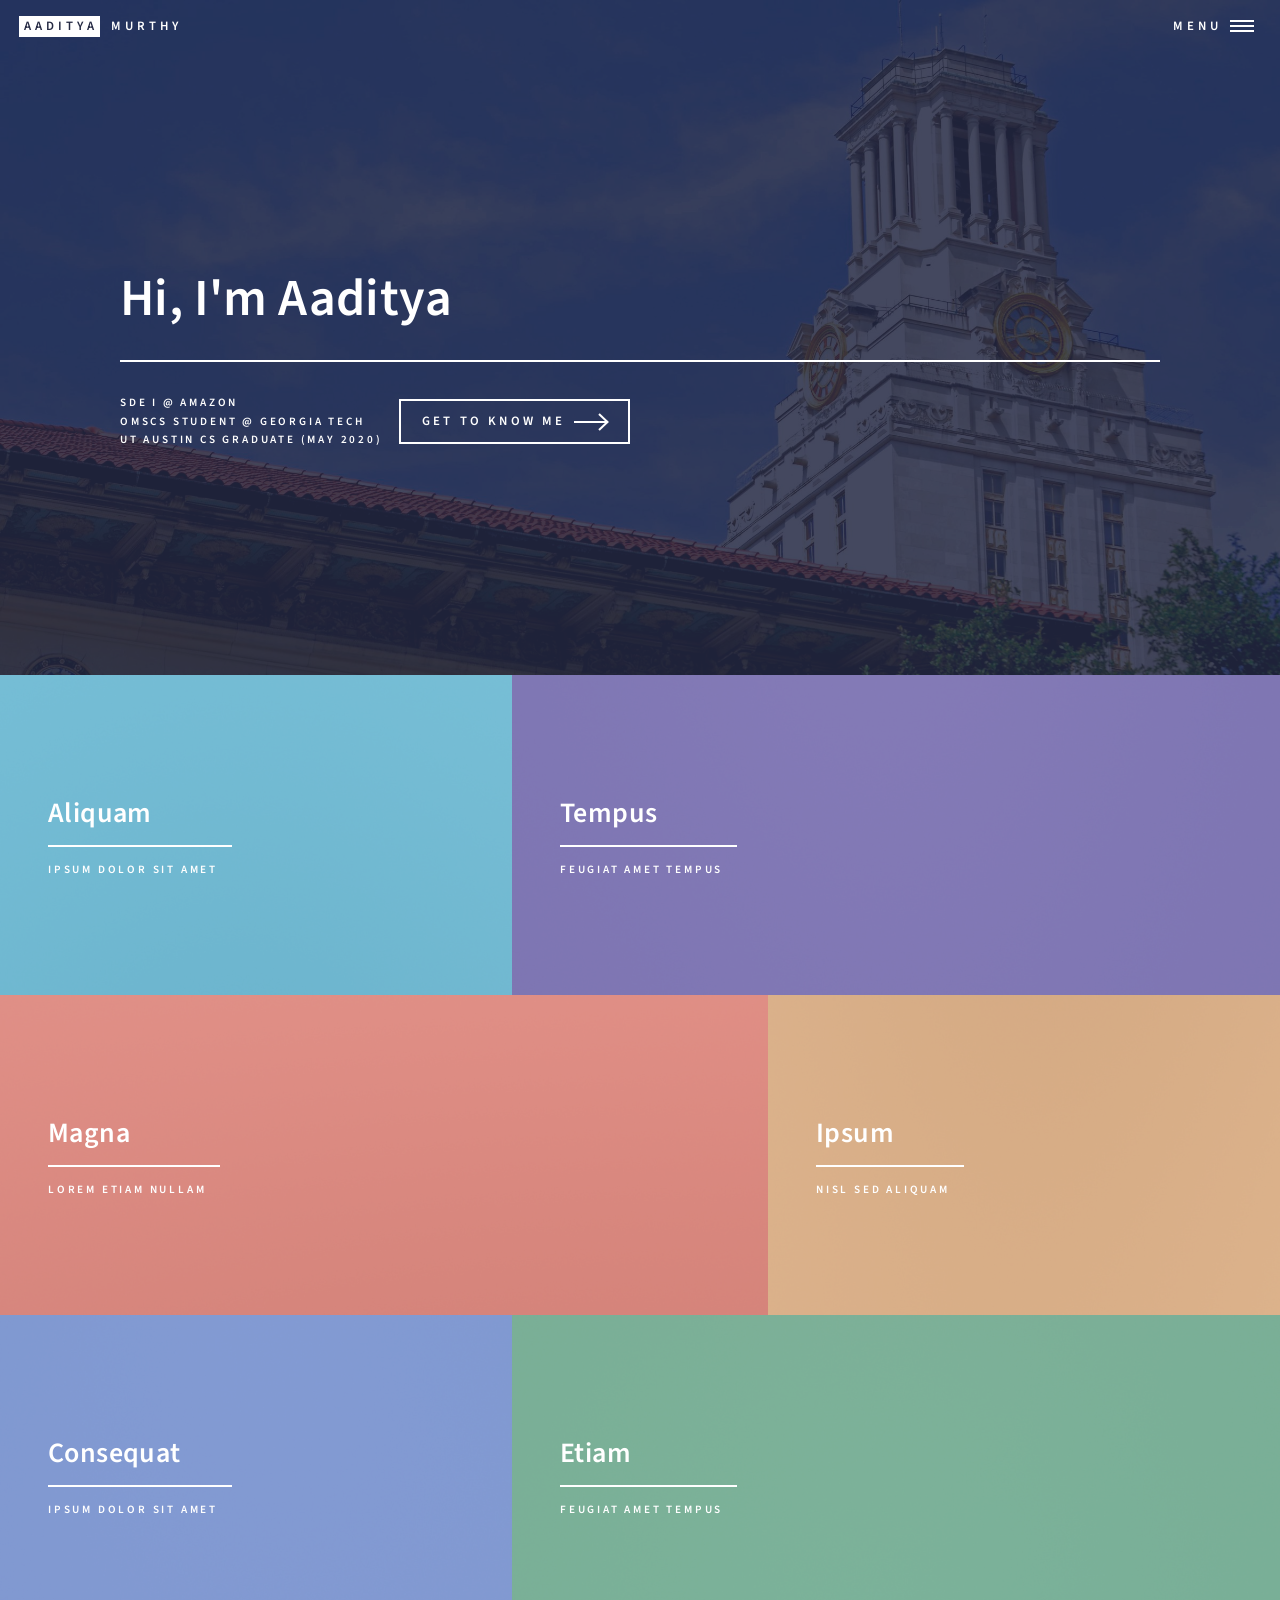
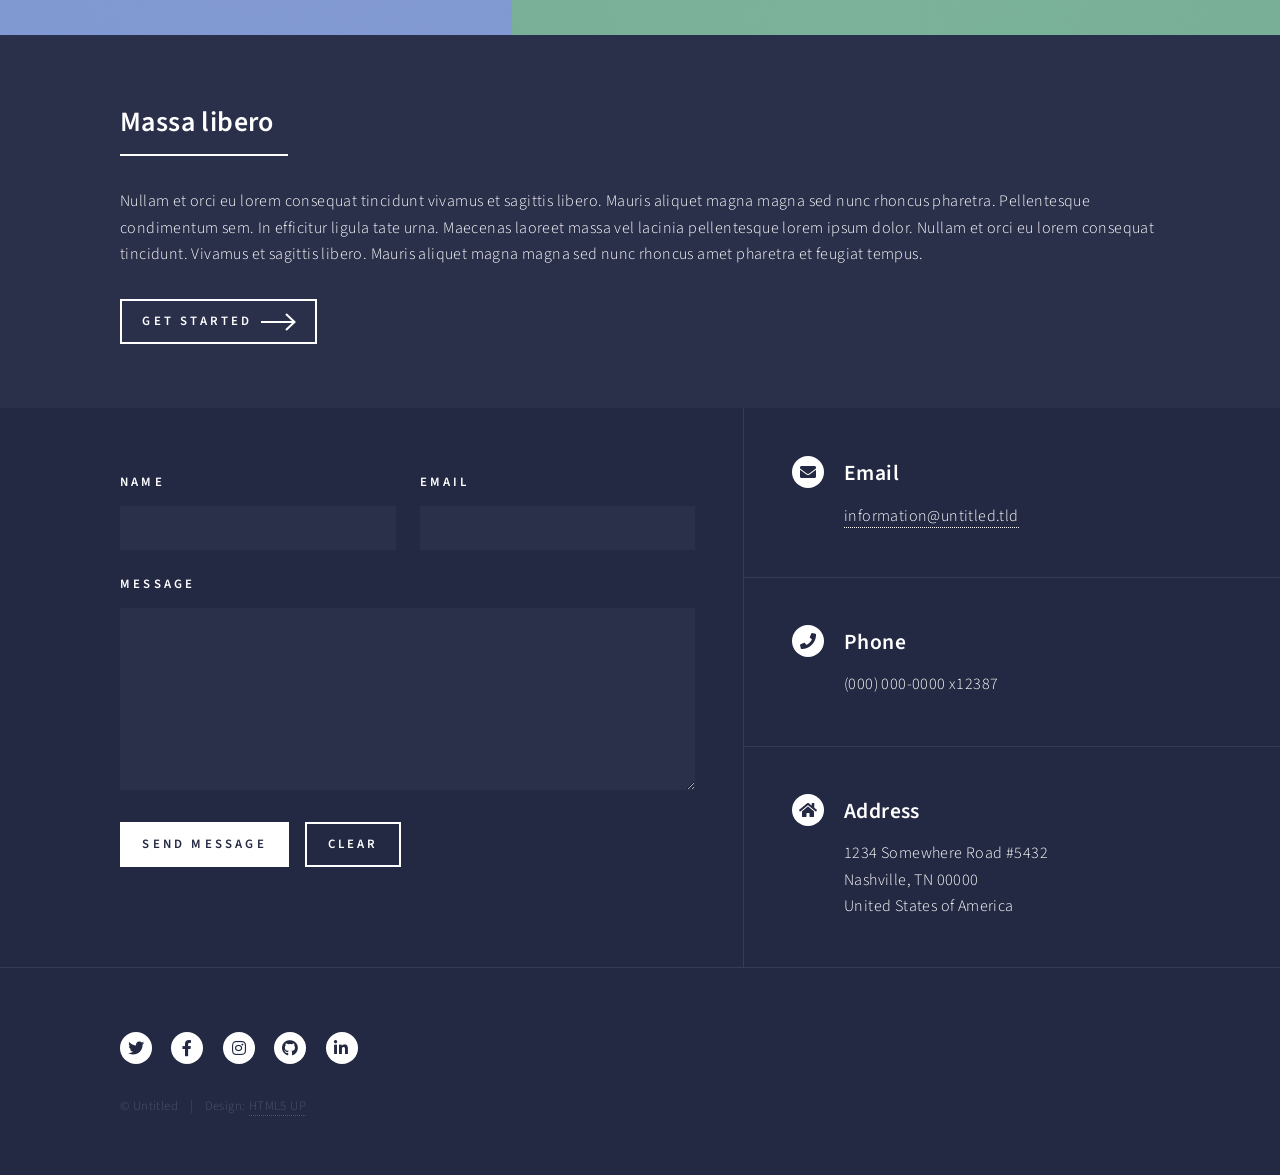
==== index.html @ b0cda48b "changed alumnus to graduate" ====
<!DOCTYPE HTML>
<!--
	Forty by HTML5 UP
	html5up.net | @ajlkn
	Free for personal and commercial use under the CCA 3.0 license (html5up.net/license)
-->
<html>
	<head>
		<title>Aaditya Murthy</title>
		<meta charset="utf-8" />
		<meta name="viewport" content="width=device-width, initial-scale=1, user-scalable=no" />
		<link rel="stylesheet" href="assets/css/main.css" />
		<noscript><link rel="stylesheet" href="assets/css/noscript.css" /></noscript>
	</head>
	<body class="is-preload">

		<!-- Wrapper -->
			<div id="wrapper">

				<!-- Header -->
					<header id="header" class="alt">
						<a href="index.html" class="logo"><strong>Aaditya</strong> <span>Murthy</span></a>
						<nav>
							<a href="#menu">Menu</a>
						</nav>
					</header>

				<!-- Menu -->
					<nav id="menu">
						<ul class="links">
							<li><a href="index.html">Home</a></li>
							<li><a href="landing.html">Landing</a></li>
							<li><a href="generic.html">Generic</a></li>
							<li><a href="elements.html">Elements</a></li>
						</ul>
						<ul class="actions stacked">
							<li><a href="#" class="button primary fit">Get Started</a></li>
							<li><a href="#" class="button fit">Log In</a></li>
						</ul>
					</nav>

				<!-- Banner -->
					<section id="banner" class="major">
						<div class="inner">
							<header class="major">
								<h1>Hi, I'm Aaditya</h1>
							</header>
							<div class="content">
								<p>SDE I @ Amazon<br />
								OMSCS Student @ Georgia Tech<br />
							    UT Austin CS Graduate (May 2020)</p>
								<ul class="actions">
									<li><a href="#one" class="button next scrolly">Get To Know Me</a></li>
								</ul>
							</div>
						</div>
					</section>

				<!-- Main -->
					<div id="main">

						<!-- One -->
							<section id="one" class="tiles">
								<article>
									<span class="image">
										<img src="images/pic01.jpg" alt="" />
									</span>
									<header class="major">
										<h3><a href="landing.html" class="link">Aliquam</a></h3>
										<p>Ipsum dolor sit amet</p>
									</header>
								</article>
								<article>
									<span class="image">
										<img src="images/pic02.jpg" alt="" />
									</span>
									<header class="major">
										<h3><a href="landing.html" class="link">Tempus</a></h3>
										<p>feugiat amet tempus</p>
									</header>
								</article>
								<article>
									<span class="image">
										<img src="images/pic03.jpg" alt="" />
									</span>
									<header class="major">
										<h3><a href="landing.html" class="link">Magna</a></h3>
										<p>Lorem etiam nullam</p>
									</header>
								</article>
								<article>
									<span class="image">
										<img src="images/pic04.jpg" alt="" />
									</span>
									<header class="major">
										<h3><a href="landing.html" class="link">Ipsum</a></h3>
										<p>Nisl sed aliquam</p>
									</header>
								</article>
								<article>
									<span class="image">
										<img src="images/pic05.jpg" alt="" />
									</span>
									<header class="major">
										<h3><a href="landing.html" class="link">Consequat</a></h3>
										<p>Ipsum dolor sit amet</p>
									</header>
								</article>
								<article>
									<span class="image">
										<img src="images/pic06.jpg" alt="" />
									</span>
									<header class="major">
										<h3><a href="landing.html" class="link">Etiam</a></h3>
										<p>Feugiat amet tempus</p>
									</header>
								</article>
							</section>

						<!-- Two -->
							<section id="two">
								<div class="inner">
									<header class="major">
										<h2>Massa libero</h2>
									</header>
									<p>Nullam et orci eu lorem consequat tincidunt vivamus et sagittis libero. Mauris aliquet magna magna sed nunc rhoncus pharetra. Pellentesque condimentum sem. In efficitur ligula tate urna. Maecenas laoreet massa vel lacinia pellentesque lorem ipsum dolor. Nullam et orci eu lorem consequat tincidunt. Vivamus et sagittis libero. Mauris aliquet magna magna sed nunc rhoncus amet pharetra et feugiat tempus.</p>
									<ul class="actions">
										<li><a href="landing.html" class="button next">Get Started</a></li>
									</ul>
								</div>
							</section>

					</div>

				<!-- Contact -->
					<section id="contact">
						<div class="inner">
							<section>
								<form method="post" action="#">
									<div class="fields">
										<div class="field half">
											<label for="name">Name</label>
											<input type="text" name="name" id="name" />
										</div>
										<div class="field half">
											<label for="email">Email</label>
											<input type="text" name="email" id="email" />
										</div>
										<div class="field">
											<label for="message">Message</label>
											<textarea name="message" id="message" rows="6"></textarea>
										</div>
									</div>
									<ul class="actions">
										<li><input type="submit" value="Send Message" class="primary" /></li>
										<li><input type="reset" value="Clear" /></li>
									</ul>
								</form>
							</section>
							<section class="split">
								<section>
									<div class="contact-method">
										<span class="icon solid alt fa-envelope"></span>
										<h3>Email</h3>
										<a href="#">information@untitled.tld</a>
									</div>
								</section>
								<section>
									<div class="contact-method">
										<span class="icon solid alt fa-phone"></span>
										<h3>Phone</h3>
										<span>(000) 000-0000 x12387</span>
									</div>
								</section>
								<section>
									<div class="contact-method">
										<span class="icon solid alt fa-home"></span>
										<h3>Address</h3>
										<span>1234 Somewhere Road #5432<br />
										Nashville, TN 00000<br />
										United States of America</span>
									</div>
								</section>
							</section>
						</div>
					</section>

				<!-- Footer -->
					<footer id="footer">
						<div class="inner">
							<ul class="icons">
								<li><a href="#" class="icon brands alt fa-twitter"><span class="label">Twitter</span></a></li>
								<li><a href="#" class="icon brands alt fa-facebook-f"><span class="label">Facebook</span></a></li>
								<li><a href="#" class="icon brands alt fa-instagram"><span class="label">Instagram</span></a></li>
								<li><a href="#" class="icon brands alt fa-github"><span class="label">GitHub</span></a></li>
								<li><a href="#" class="icon brands alt fa-linkedin-in"><span class="label">LinkedIn</span></a></li>
							</ul>
							<ul class="copyright">
								<li>&copy; Untitled</li><li>Design: <a href="https://html5up.net">HTML5 UP</a></li>
							</ul>
						</div>
					</footer>

			</div>

		<!-- Scripts -->
			<script src="assets/js/jquery.min.js"></script>
			<script src="assets/js/jquery.scrolly.min.js"></script>
			<script src="assets/js/jquery.scrollex.min.js"></script>
			<script src="assets/js/browser.min.js"></script>
			<script src="assets/js/breakpoints.min.js"></script>
			<script src="assets/js/util.js"></script>
			<script src="assets/js/main.js"></script>

	</body>
</html>
---- assets/css/main.css ----
@import url(fontawesome-all.min.css);
@import url("https://fonts.googleapis.com/css?family=Source+Sans+Pro:300,300italic,600,600italic");

/*
	Forty by HTML5 UP
	html5up.net | @ajlkn
	Free for personal and commercial use under the CCA 3.0 license (html5up.net/license)
*/

html, body, div, span, applet, object,
iframe, h1, h2, h3, h4, h5, h6, p, blockquote,
pre, a, abbr, acronym, address, big, cite,
code, del, dfn, em, img, ins, kbd, q, s, samp,
small, strike, strong, sub, sup, tt, var, b,
u, i, center, dl, dt, dd, ol, ul, li, fieldset,
form, label, legend, table, caption, tbody,
tfoot, thead, tr, th, td, article, aside,
canvas, details, embed, figure, figcaption,
footer, header, hgroup, menu, nav, output, ruby,
section, summary, time, mark, audio, video {
	margin: 0;
	padding: 0;
	border: 0;
	font-size: 100%;
	font: inherit;
	vertical-align: baseline;}

article, aside, details, figcaption, figure,
footer, header, hgroup, menu, nav, section {
	display: block;}

body {
	line-height: 1;
}

ol, ul {
	list-style: none;
}

blockquote, q {
	quotes: none;
}

	blockquote:before, blockquote:after, q:before, q:after {
		content: '';
		content: none;
	}

table {
	border-collapse: collapse;
	border-spacing: 0;
}

body {
	-webkit-text-size-adjust: none;
}

mark {
	background-color: transparent;
	color: inherit;
}

input::-moz-focus-inner {
	border: 0;
	padding: 0;
}

input, select, textarea {
	-moz-appearance: none;
	-webkit-appearance: none;
	-ms-appearance: none;
	appearance: none;
}

/* Basic */

	@-ms-viewport {
		width: device-width;
	}

	body {
		-ms-overflow-style: scrollbar;
	}

	@media screen and (max-width: 480px) {

		html, body {
			min-width: 320px;
		}

	}

	html {
		box-sizing: border-box;
	}

	*, *:before, *:after {
		box-sizing: inherit;
	}

	body {
		background: #242943;
	}

		body.is-preload *, body.is-preload *:before, body.is-preload *:after {
			-moz-animation: none !important;
			-webkit-animation: none !important;
			-ms-animation: none !important;
			animation: none !important;
			-moz-transition: none !important;
			-webkit-transition: none !important;
			-ms-transition: none !important;
			transition: none !important;
		}

/* Type */

	body, input, select, textarea {
		color: #ffffff;
		font-family: "Source Sans Pro", Helvetica, sans-serif;
		font-size: 17pt;
		font-weight: 300;
		letter-spacing: 0.025em;
		line-height: 1.65;
	}

		@media screen and (max-width: 1680px) {

			body, input, select, textarea {
				font-size: 14pt;
			}

		}

		@media screen and (max-width: 1280px) {

			body, input, select, textarea {
				font-size: 12pt;
			}

		}

		@media screen and (max-width: 360px) {

			body, input, select, textarea {
				font-size: 11pt;
			}

		}

	a {
		-moz-transition: color 0.2s ease-in-out, border-bottom-color 0.2s ease-in-out;
		-webkit-transition: color 0.2s ease-in-out, border-bottom-color 0.2s ease-in-out;
		-ms-transition: color 0.2s ease-in-out, border-bottom-color 0.2s ease-in-out;
		transition: color 0.2s ease-in-out, border-bottom-color 0.2s ease-in-out;
		border-bottom: dotted 1px;
		color: inherit;
		text-decoration: none;
	}

		a:hover {
			border-bottom-color: transparent;
			color: #9bf1ff !important;
		}

		a:active {
			color: #53e3fb !important;
		}

	strong, b {
		color: #ffffff;
		font-weight: 600;
	}

	em, i {
		font-style: italic;
	}

	p {
		margin: 0 0 2em 0;
	}

	h1, h2, h3, h4, h5, h6 {
		color: #ffffff;
		font-weight: 600;
		line-height: 1.65;
		margin: 0 0 1em 0;
	}

		h1 a, h2 a, h3 a, h4 a, h5 a, h6 a {
			color: inherit;
			border-bottom: 0;
		}

	h1 {
		font-size: 2.5em;
	}

	h2 {
		font-size: 1.75em;
	}

	h3 {
		font-size: 1.35em;
	}

	h4 {
		font-size: 1.1em;
	}

	h5 {
		font-size: 0.9em;
	}

	h6 {
		font-size: 0.7em;
	}

	@media screen and (max-width: 736px) {

		h1 {
			font-size: 2em;
		}

		h2 {
			font-size: 1.5em;
		}

		h3 {
			font-size: 1.25em;
		}

	}

	sub {
		font-size: 0.8em;
		position: relative;
		top: 0.5em;
	}

	sup {
		font-size: 0.8em;
		position: relative;
		top: -0.5em;
	}

	blockquote {
		border-left: solid 4px rgba(212, 212, 255, 0.1);
		font-style: italic;
		margin: 0 0 2em 0;
		padding: 0.5em 0 0.5em 2em;
	}

	code {
		background: rgba(212, 212, 255, 0.035);
		font-family: "Courier New", monospace;
		font-size: 0.9em;
		margin: 0 0.25em;
		padding: 0.25em 0.65em;
	}

	pre {
		-webkit-overflow-scrolling: touch;
		font-family: "Courier New", monospace;
		font-size: 0.9em;
		margin: 0 0 2em 0;
	}

		pre code {
			display: block;
			line-height: 1.75;
			padding: 1em 1.5em;
			overflow-x: auto;
		}

	hr {
		border: 0;
		border-bottom: solid 1px rgba(212, 212, 255, 0.1);
		margin: 2em 0;
	}

		hr.major {
			margin: 3em 0;
		}

	.align-left {
		text-align: left;
	}

	.align-center {
		text-align: center;
	}

	.align-right {
		text-align: right;
	}

/* Row */

	.row {
		display: flex;
		flex-wrap: wrap;
		box-sizing: border-box;
		align-items: stretch;
	}

		.row > * {
			box-sizing: border-box;
		}

		.row.gtr-uniform > * > :last-child {
			margin-bottom: 0;
		}

		.row.aln-left {
			justify-content: flex-start;
		}

		.row.aln-center {
			justify-content: center;
		}

		.row.aln-right {
			justify-content: flex-end;
		}

		.row.aln-top {
			align-items: flex-start;
		}

		.row.aln-middle {
			align-items: center;
		}

		.row.aln-bottom {
			align-items: flex-end;
		}

		.row > .imp {
			order: -1;
		}

		.row > .col-1 {
			width: 8.33333%;
		}

		.row > .off-1 {
			margin-left: 8.33333%;
		}

		.row > .col-2 {
			width: 16.66667%;
		}

		.row > .off-2 {
			margin-left: 16.66667%;
		}

		.row > .col-3 {
			width: 25%;
		}

		.row > .off-3 {
			margin-left: 25%;
		}

		.row > .col-4 {
			width: 33.33333%;
		}

		.row > .off-4 {
			margin-left: 33.33333%;
		}

		.row > .col-5 {
			width: 41.66667%;
		}

		.row > .off-5 {
			margin-left: 41.66667%;
		}

		.row > .col-6 {
			width: 50%;
		}

		.row > .off-6 {
			margin-left: 50%;
		}

		.row > .col-7 {
			width: 58.33333%;
		}

		.row > .off-7 {
			margin-left: 58.33333%;
		}

		.row > .col-8 {
			width: 66.66667%;
		}

		.row > .off-8 {
			margin-left: 66.66667%;
		}

		.row > .col-9 {
			width: 75%;
		}

		.row > .off-9 {
			margin-left: 75%;
		}

		.row > .col-10 {
			width: 83.33333%;
		}

		.row > .off-10 {
			margin-left: 83.33333%;
		}

		.row > .col-11 {
			width: 91.66667%;
		}

		.row > .off-11 {
			margin-left: 91.66667%;
		}

		.row > .col-12 {
			width: 100%;
		}

		.row > .off-12 {
			margin-left: 100%;
		}

		.row.gtr-0 {
			margin-top: 0;
			margin-left: 0em;
		}

			.row.gtr-0 > * {
				padding: 0 0 0 0em;
			}

			.row.gtr-0.gtr-uniform {
				margin-top: 0em;
			}

				.row.gtr-0.gtr-uniform > * {
					padding-top: 0em;
				}

		.row.gtr-25 {
			margin-top: 0;
			margin-left: -0.5em;
		}

			.row.gtr-25 > * {
				padding: 0 0 0 0.5em;
			}

			.row.gtr-25.gtr-uniform {
				margin-top: -0.5em;
			}

				.row.gtr-25.gtr-uniform > * {
					padding-top: 0.5em;
				}

		.row.gtr-50 {
			margin-top: 0;
			margin-left: -1em;
		}

			.row.gtr-50 > * {
				padding: 0 0 0 1em;
			}

			.row.gtr-50.gtr-uniform {
				margin-top: -1em;
			}

				.row.gtr-50.gtr-uniform > * {
					padding-top: 1em;
				}

		.row {
			margin-top: 0;
			margin-left: -2em;
		}

			.row > * {
				padding: 0 0 0 2em;
			}

			.row.gtr-uniform {
				margin-top: -2em;
			}

				.row.gtr-uniform > * {
					padding-top: 2em;
				}

		.row.gtr-150 {
			margin-top: 0;
			margin-left: -3em;
		}

			.row.gtr-150 > * {
				padding: 0 0 0 3em;
			}

			.row.gtr-150.gtr-uniform {
				margin-top: -3em;
			}

				.row.gtr-150.gtr-uniform > * {
					padding-top: 3em;
				}

		.row.gtr-200 {
			margin-top: 0;
			margin-left: -4em;
		}

			.row.gtr-200 > * {
				padding: 0 0 0 4em;
			}

			.row.gtr-200.gtr-uniform {
				margin-top: -4em;
			}

				.row.gtr-200.gtr-uniform > * {
					padding-top: 4em;
				}

		@media screen and (max-width: 1680px) {

			.row {
				display: flex;
				flex-wrap: wrap;
				box-sizing: border-box;
				align-items: stretch;
			}

				.row > * {
					box-sizing: border-box;
				}

				.row.gtr-uniform > * > :last-child {
					margin-bottom: 0;
				}

				.row.aln-left {
					justify-content: flex-start;
				}

				.row.aln-center {
					justify-content: center;
				}

				.row.aln-right {
					justify-content: flex-end;
				}

				.row.aln-top {
					align-items: flex-start;
				}

				.row.aln-middle {
					align-items: center;
				}

				.row.aln-bottom {
					align-items: flex-end;
				}

				.row > .imp-xlarge {
					order: -1;
				}

				.row > .col-1-xlarge {
					width: 8.33333%;
				}

				.row > .off-1-xlarge {
					margin-left: 8.33333%;
				}

				.row > .col-2-xlarge {
					width: 16.66667%;
				}

				.row > .off-2-xlarge {
					margin-left: 16.66667%;
				}

				.row > .col-3-xlarge {
					width: 25%;
				}

				.row > .off-3-xlarge {
					margin-left: 25%;
				}

				.row > .col-4-xlarge {
					width: 33.33333%;
				}

				.row > .off-4-xlarge {
					margin-left: 33.33333%;
				}

				.row > .col-5-xlarge {
					width: 41.66667%;
				}

				.row > .off-5-xlarge {
					margin-left: 41.66667%;
				}

				.row > .col-6-xlarge {
					width: 50%;
				}

				.row > .off-6-xlarge {
					margin-left: 50%;
				}

				.row > .col-7-xlarge {
					width: 58.33333%;
				}

				.row > .off-7-xlarge {
					margin-left: 58.33333%;
				}

				.row > .col-8-xlarge {
					width: 66.66667%;
				}

				.row > .off-8-xlarge {
					margin-left: 66.66667%;
				}

				.row > .col-9-xlarge {
					width: 75%;
				}

				.row > .off-9-xlarge {
					margin-left: 75%;
				}

				.row > .col-10-xlarge {
					width: 83.33333%;
				}

				.row > .off-10-xlarge {
					margin-left: 83.33333%;
				}

				.row > .col-11-xlarge {
					width: 91.66667%;
				}

				.row > .off-11-xlarge {
					margin-left: 91.66667%;
				}

				.row > .col-12-xlarge {
					width: 100%;
				}

				.row > .off-12-xlarge {
					margin-left: 100%;
				}

				.row.gtr-0 {
					margin-top: 0;
					margin-left: 0em;
				}

					.row.gtr-0 > * {
						padding: 0 0 0 0em;
					}

					.row.gtr-0.gtr-uniform {
						margin-top: 0em;
					}

						.row.gtr-0.gtr-uniform > * {
							padding-top: 0em;
						}

				.row.gtr-25 {
					margin-top: 0;
					margin-left: -0.5em;
				}

					.row.gtr-25 > * {
						padding: 0 0 0 0.5em;
					}

					.row.gtr-25.gtr-uniform {
						margin-top: -0.5em;
					}

						.row.gtr-25.gtr-uniform > * {
							padding-top: 0.5em;
						}

				.row.gtr-50 {
					margin-top: 0;
					margin-left: -1em;
				}

					.row.gtr-50 > * {
						padding: 0 0 0 1em;
					}

					.row.gtr-50.gtr-uniform {
						margin-top: -1em;
					}

						.row.gtr-50.gtr-uniform > * {
							padding-top: 1em;
						}

				.row {
					margin-top: 0;
					margin-left: -2em;
				}

					.row > * {
						padding: 0 0 0 2em;
					}

					.row.gtr-uniform {
						margin-top: -2em;
					}

						.row.gtr-uniform > * {
							padding-top: 2em;
						}

				.row.gtr-150 {
					margin-top: 0;
					margin-left: -3em;
				}

					.row.gtr-150 > * {
						padding: 0 0 0 3em;
					}

					.row.gtr-150.gtr-uniform {
						margin-top: -3em;
					}

						.row.gtr-150.gtr-uniform > * {
							padding-top: 3em;
						}

				.row.gtr-200 {
					margin-top: 0;
					margin-left: -4em;
				}

					.row.gtr-200 > * {
						padding: 0 0 0 4em;
					}

					.row.gtr-200.gtr-uniform {
						margin-top: -4em;
					}

						.row.gtr-200.gtr-uniform > * {
							padding-top: 4em;
						}

		}

		@media screen and (max-width: 1280px) {

			.row {
				display: flex;
				flex-wrap: wrap;
				box-sizing: border-box;
				align-items: stretch;
			}

				.row > * {
					box-sizing: border-box;
				}

				.row.gtr-uniform > * > :last-child {
					margin-bottom: 0;
				}

				.row.aln-left {
					justify-content: flex-start;
				}

				.row.aln-center {
					justify-content: center;
				}

				.row.aln-right {
					justify-content: flex-end;
				}

				.row.aln-top {
					align-items: flex-start;
				}

				.row.aln-middle {
					align-items: center;
				}

				.row.aln-bottom {
					align-items: flex-end;
				}

				.row > .imp-large {
					order: -1;
				}

				.row > .col-1-large {
					width: 8.33333%;
				}

				.row > .off-1-large {
					margin-left: 8.33333%;
				}

				.row > .col-2-large {
					width: 16.66667%;
				}

				.row > .off-2-large {
					margin-left: 16.66667%;
				}

				.row > .col-3-large {
					width: 25%;
				}

				.row > .off-3-large {
					margin-left: 25%;
				}

				.row > .col-4-large {
					width: 33.33333%;
				}

				.row > .off-4-large {
					margin-left: 33.33333%;
				}

				.row > .col-5-large {
					width: 41.66667%;
				}

				.row > .off-5-large {
					margin-left: 41.66667%;
				}

				.row > .col-6-large {
					width: 50%;
				}

				.row > .off-6-large {
					margin-left: 50%;
				}

				.row > .col-7-large {
					width: 58.33333%;
				}

				.row > .off-7-large {
					margin-left: 58.33333%;
				}

				.row > .col-8-large {
					width: 66.66667%;
				}

				.row > .off-8-large {
					margin-left: 66.66667%;
				}

				.row > .col-9-large {
					width: 75%;
				}

				.row > .off-9-large {
					margin-left: 75%;
				}

				.row > .col-10-large {
					width: 83.33333%;
				}

				.row > .off-10-large {
					margin-left: 83.33333%;
				}

				.row > .col-11-large {
					width: 91.66667%;
				}

				.row > .off-11-large {
					margin-left: 91.66667%;
				}

				.row > .col-12-large {
					width: 100%;
				}

				.row > .off-12-large {
					margin-left: 100%;
				}

				.row.gtr-0 {
					margin-top: 0;
					margin-left: 0em;
				}

					.row.gtr-0 > * {
						padding: 0 0 0 0em;
					}

					.row.gtr-0.gtr-uniform {
						margin-top: 0em;
					}

						.row.gtr-0.gtr-uniform > * {
							padding-top: 0em;
						}

				.row.gtr-25 {
					margin-top: 0;
					margin-left: -0.375em;
				}

					.row.gtr-25 > * {
						padding: 0 0 0 0.375em;
					}

					.row.gtr-25.gtr-uniform {
						margin-top: -0.375em;
					}

						.row.gtr-25.gtr-uniform > * {
							padding-top: 0.375em;
						}

				.row.gtr-50 {
					margin-top: 0;
					margin-left: -0.75em;
				}

					.row.gtr-50 > * {
						padding: 0 0 0 0.75em;
					}

					.row.gtr-50.gtr-uniform {
						margin-top: -0.75em;
					}

						.row.gtr-50.gtr-uniform > * {
							padding-top: 0.75em;
						}

				.row {
					margin-top: 0;
					margin-left: -1.5em;
				}

					.row > * {
						padding: 0 0 0 1.5em;
					}

					.row.gtr-uniform {
						margin-top: -1.5em;
					}

						.row.gtr-uniform > * {
							padding-top: 1.5em;
						}

				.row.gtr-150 {
					margin-top: 0;
					margin-left: -2.25em;
				}

					.row.gtr-150 > * {
						padding: 0 0 0 2.25em;
					}

					.row.gtr-150.gtr-uniform {
						margin-top: -2.25em;
					}

						.row.gtr-150.gtr-uniform > * {
							padding-top: 2.25em;
						}

				.row.gtr-200 {
					margin-top: 0;
					margin-left: -3em;
				}

					.row.gtr-200 > * {
						padding: 0 0 0 3em;
					}

					.row.gtr-200.gtr-uniform {
						margin-top: -3em;
					}

						.row.gtr-200.gtr-uniform > * {
							padding-top: 3em;
						}

		}

		@media screen and (max-width: 980px) {

			.row {
				display: flex;
				flex-wrap: wrap;
				box-sizing: border-box;
				align-items: stretch;
			}

				.row > * {
					box-sizing: border-box;
				}

				.row.gtr-uniform > * > :last-child {
					margin-bottom: 0;
				}

				.row.aln-left {
					justify-content: flex-start;
				}

				.row.aln-center {
					justify-content: center;
				}

				.row.aln-right {
					justify-content: flex-end;
				}

				.row.aln-top {
					align-items: flex-start;
				}

				.row.aln-middle {
					align-items: center;
				}

				.row.aln-bottom {
					align-items: flex-end;
				}

				.row > .imp-medium {
					order: -1;
				}

				.row > .col-1-medium {
					width: 8.33333%;
				}

				.row > .off-1-medium {
					margin-left: 8.33333%;
				}

				.row > .col-2-medium {
					width: 16.66667%;
				}

				.row > .off-2-medium {
					margin-left: 16.66667%;
				}

				.row > .col-3-medium {
					width: 25%;
				}

				.row > .off-3-medium {
					margin-left: 25%;
				}

				.row > .col-4-medium {
					width: 33.33333%;
				}

				.row > .off-4-medium {
					margin-left: 33.33333%;
				}

				.row > .col-5-medium {
					width: 41.66667%;
				}

				.row > .off-5-medium {
					margin-left: 41.66667%;
				}

				.row > .col-6-medium {
					width: 50%;
				}

				.row > .off-6-medium {
					margin-left: 50%;
				}

				.row > .col-7-medium {
					width: 58.33333%;
				}

				.row > .off-7-medium {
					margin-left: 58.33333%;
				}

				.row > .col-8-medium {
					width: 66.66667%;
				}

				.row > .off-8-medium {
					margin-left: 66.66667%;
				}

				.row > .col-9-medium {
					width: 75%;
				}

				.row > .off-9-medium {
					margin-left: 75%;
				}

				.row > .col-10-medium {
					width: 83.33333%;
				}

				.row > .off-10-medium {
					margin-left: 83.33333%;
				}

				.row > .col-11-medium {
					width: 91.66667%;
				}

				.row > .off-11-medium {
					margin-left: 91.66667%;
				}

				.row > .col-12-medium {
					width: 100%;
				}

				.row > .off-12-medium {
					margin-left: 100%;
				}

				.row.gtr-0 {
					margin-top: 0;
					margin-left: 0em;
				}

					.row.gtr-0 > * {
						padding: 0 0 0 0em;
					}

					.row.gtr-0.gtr-uniform {
						margin-top: 0em;
					}

						.row.gtr-0.gtr-uniform > * {
							padding-top: 0em;
						}

				.row.gtr-25 {
					margin-top: 0;
					margin-left: -0.375em;
				}

					.row.gtr-25 > * {
						padding: 0 0 0 0.375em;
					}

					.row.gtr-25.gtr-uniform {
						margin-top: -0.375em;
					}

						.row.gtr-25.gtr-uniform > * {
							padding-top: 0.375em;
						}

				.row.gtr-50 {
					margin-top: 0;
					margin-left: -0.75em;
				}

					.row.gtr-50 > * {
						padding: 0 0 0 0.75em;
					}

					.row.gtr-50.gtr-uniform {
						margin-top: -0.75em;
					}

						.row.gtr-50.gtr-uniform > * {
							padding-top: 0.75em;
						}

				.row {
					margin-top: 0;
					margin-left: -1.5em;
				}

					.row > * {
						padding: 0 0 0 1.5em;
					}

					.row.gtr-uniform {
						margin-top: -1.5em;
					}

						.row.gtr-uniform > * {
							padding-top: 1.5em;
						}

				.row.gtr-150 {
					margin-top: 0;
					margin-left: -2.25em;
				}

					.row.gtr-150 > * {
						padding: 0 0 0 2.25em;
					}

					.row.gtr-150.gtr-uniform {
						margin-top: -2.25em;
					}

						.row.gtr-150.gtr-uniform > * {
							padding-top: 2.25em;
						}

				.row.gtr-200 {
					margin-top: 0;
					margin-left: -3em;
				}

					.row.gtr-200 > * {
						padding: 0 0 0 3em;
					}

					.row.gtr-200.gtr-uniform {
						margin-top: -3em;
					}

						.row.gtr-200.gtr-uniform > * {
							padding-top: 3em;
						}

		}

		@media screen and (max-width: 736px) {

			.row {
				display: flex;
				flex-wrap: wrap;
				box-sizing: border-box;
				align-items: stretch;
			}

				.row > * {
					box-sizing: border-box;
				}

				.row.gtr-uniform > * > :last-child {
					margin-bottom: 0;
				}

				.row.aln-left {
					justify-content: flex-start;
				}

				.row.aln-center {
					justify-content: center;
				}

				.row.aln-right {
					justify-content: flex-end;
				}

				.row.aln-top {
					align-items: flex-start;
				}

				.row.aln-middle {
					align-items: center;
				}

				.row.aln-bottom {
					align-items: flex-end;
				}

				.row > .imp-small {
					order: -1;
				}

				.row > .col-1-small {
					width: 8.33333%;
				}

				.row > .off-1-small {
					margin-left: 8.33333%;
				}

				.row > .col-2-small {
					width: 16.66667%;
				}

				.row > .off-2-small {
					margin-left: 16.66667%;
				}

				.row > .col-3-small {
					width: 25%;
				}

				.row > .off-3-small {
					margin-left: 25%;
				}

				.row > .col-4-small {
					width: 33.33333%;
				}

				.row > .off-4-small {
					margin-left: 33.33333%;
				}

				.row > .col-5-small {
					width: 41.66667%;
				}

				.row > .off-5-small {
					margin-left: 41.66667%;
				}

				.row > .col-6-small {
					width: 50%;
				}

				.row > .off-6-small {
					margin-left: 50%;
				}

				.row > .col-7-small {
					width: 58.33333%;
				}

				.row > .off-7-small {
					margin-left: 58.33333%;
				}

				.row > .col-8-small {
					width: 66.66667%;
				}

				.row > .off-8-small {
					margin-left: 66.66667%;
				}

				.row > .col-9-small {
					width: 75%;
				}

				.row > .off-9-small {
					margin-left: 75%;
				}

				.row > .col-10-small {
					width: 83.33333%;
				}

				.row > .off-10-small {
					margin-left: 83.33333%;
				}

				.row > .col-11-small {
					width: 91.66667%;
				}

				.row > .off-11-small {
					margin-left: 91.66667%;
				}

				.row > .col-12-small {
					width: 100%;
				}

				.row > .off-12-small {
					margin-left: 100%;
				}

				.row.gtr-0 {
					margin-top: 0;
					margin-left: 0em;
				}

					.row.gtr-0 > * {
						padding: 0 0 0 0em;
					}

					.row.gtr-0.gtr-uniform {
						margin-top: 0em;
					}

						.row.gtr-0.gtr-uniform > * {
							padding-top: 0em;
						}

				.row.gtr-25 {
					margin-top: 0;
					margin-left: -0.3125em;
				}

					.row.gtr-25 > * {
						padding: 0 0 0 0.3125em;
					}

					.row.gtr-25.gtr-uniform {
						margin-top: -0.3125em;
					}

						.row.gtr-25.gtr-uniform > * {
							padding-top: 0.3125em;
						}

				.row.gtr-50 {
					margin-top: 0;
					margin-left: -0.625em;
				}

					.row.gtr-50 > * {
						padding: 0 0 0 0.625em;
					}

					.row.gtr-50.gtr-uniform {
						margin-top: -0.625em;
					}

						.row.gtr-50.gtr-uniform > * {
							padding-top: 0.625em;
						}

				.row {
					margin-top: 0;
					margin-left: -1.25em;
				}

					.row > * {
						padding: 0 0 0 1.25em;
					}

					.row.gtr-uniform {
						margin-top: -1.25em;
					}

						.row.gtr-uniform > * {
							padding-top: 1.25em;
						}

				.row.gtr-150 {
					margin-top: 0;
					margin-left: -1.875em;
				}

					.row.gtr-150 > * {
						padding: 0 0 0 1.875em;
					}

					.row.gtr-150.gtr-uniform {
						margin-top: -1.875em;
					}

						.row.gtr-150.gtr-uniform > * {
							padding-top: 1.875em;
						}

				.row.gtr-200 {
					margin-top: 0;
					margin-left: -2.5em;
				}

					.row.gtr-200 > * {
						padding: 0 0 0 2.5em;
					}

					.row.gtr-200.gtr-uniform {
						margin-top: -2.5em;
					}

						.row.gtr-200.gtr-uniform > * {
							padding-top: 2.5em;
						}

		}

		@media screen and (max-width: 480px) {

			.row {
				display: flex;
				flex-wrap: wrap;
				box-sizing: border-box;
				align-items: stretch;
			}

				.row > * {
					box-sizing: border-box;
				}

				.row.gtr-uniform > * > :last-child {
					margin-bottom: 0;
				}

				.row.aln-left {
					justify-content: flex-start;
				}

				.row.aln-center {
					justify-content: center;
				}

				.row.aln-right {
					justify-content: flex-end;
				}

				.row.aln-top {
					align-items: flex-start;
				}

				.row.aln-middle {
					align-items: center;
				}

				.row.aln-bottom {
					align-items: flex-end;
				}

				.row > .imp-xsmall {
					order: -1;
				}

				.row > .col-1-xsmall {
					width: 8.33333%;
				}

				.row > .off-1-xsmall {
					margin-left: 8.33333%;
				}

				.row > .col-2-xsmall {
					width: 16.66667%;
				}

				.row > .off-2-xsmall {
					margin-left: 16.66667%;
				}

				.row > .col-3-xsmall {
					width: 25%;
				}

				.row > .off-3-xsmall {
					margin-left: 25%;
				}

				.row > .col-4-xsmall {
					width: 33.33333%;
				}

				.row > .off-4-xsmall {
					margin-left: 33.33333%;
				}

				.row > .col-5-xsmall {
					width: 41.66667%;
				}

				.row > .off-5-xsmall {
					margin-left: 41.66667%;
				}

				.row > .col-6-xsmall {
					width: 50%;
				}

				.row > .off-6-xsmall {
					margin-left: 50%;
				}

				.row > .col-7-xsmall {
					width: 58.33333%;
				}

				.row > .off-7-xsmall {
					margin-left: 58.33333%;
				}

				.row > .col-8-xsmall {
					width: 66.66667%;
				}

				.row > .off-8-xsmall {
					margin-left: 66.66667%;
				}

				.row > .col-9-xsmall {
					width: 75%;
				}

				.row > .off-9-xsmall {
					margin-left: 75%;
				}

				.row > .col-10-xsmall {
					width: 83.33333%;
				}

				.row > .off-10-xsmall {
					margin-left: 83.33333%;
				}

				.row > .col-11-xsmall {
					width: 91.66667%;
				}

				.row > .off-11-xsmall {
					margin-left: 91.66667%;
				}

				.row > .col-12-xsmall {
					width: 100%;
				}

				.row > .off-12-xsmall {
					margin-left: 100%;
				}

				.row.gtr-0 {
					margin-top: 0;
					margin-left: 0em;
				}

					.row.gtr-0 > * {
						padding: 0 0 0 0em;
					}

					.row.gtr-0.gtr-uniform {
						margin-top: 0em;
					}

						.row.gtr-0.gtr-uniform > * {
							padding-top: 0em;
						}

				.row.gtr-25 {
					margin-top: 0;
					margin-left: -0.3125em;
				}

					.row.gtr-25 > * {
						padding: 0 0 0 0.3125em;
					}

					.row.gtr-25.gtr-uniform {
						margin-top: -0.3125em;
					}

						.row.gtr-25.gtr-uniform > * {
							padding-top: 0.3125em;
						}

				.row.gtr-50 {
					margin-top: 0;
					margin-left: -0.625em;
				}

					.row.gtr-50 > * {
						padding: 0 0 0 0.625em;
					}

					.row.gtr-50.gtr-uniform {
						margin-top: -0.625em;
					}

						.row.gtr-50.gtr-uniform > * {
							padding-top: 0.625em;
						}

				.row {
					margin-top: 0;
					margin-left: -1.25em;
				}

					.row > * {
						padding: 0 0 0 1.25em;
					}

					.row.gtr-uniform {
						margin-top: -1.25em;
					}

						.row.gtr-uniform > * {
							padding-top: 1.25em;
						}

				.row.gtr-150 {
					margin-top: 0;
					margin-left: -1.875em;
				}

					.row.gtr-150 > * {
						padding: 0 0 0 1.875em;
					}

					.row.gtr-150.gtr-uniform {
						margin-top: -1.875em;
					}

						.row.gtr-150.gtr-uniform > * {
							padding-top: 1.875em;
						}

				.row.gtr-200 {
					margin-top: 0;
					margin-left: -2.5em;
				}

					.row.gtr-200 > * {
						padding: 0 0 0 2.5em;
					}

					.row.gtr-200.gtr-uniform {
						margin-top: -2.5em;
					}

						.row.gtr-200.gtr-uniform > * {
							padding-top: 2.5em;
						}

		}

/* Section/Article */

	section.special, article.special {
		text-align: center;
	}

	header.major {
		width: -moz-max-content;
		width: -webkit-max-content;
		width: -ms-max-content;
		width: max-content;
		margin-bottom: 2em;
	}

		header.major > :first-child {
			margin-bottom: 0;
			width: calc(100% + 0.5em);
		}

			header.major > :first-child:after {
				content: '';
				background-color: #ffffff;
				display: block;
				height: 2px;
				margin: 0.325em 0 0.5em 0;
				width: 100%;
			}

		header.major > p {
			font-size: 0.7em;
			font-weight: 600;
			letter-spacing: 0.25em;
			margin-bottom: 0;
			text-transform: uppercase;
		}

		body.is-ie header.major > :first-child:after {
			max-width: 9em;
		}

		body.is-ie header.major > h1:after {
			max-width: 100% !important;
		}

	@media screen and (max-width: 736px) {

		header.major > p br {
			display: none;
		}

	}

/* Form */

	form {
		margin: 0 0 2em 0;
	}

		form > :last-child {
			margin-bottom: 0;
		}

		form > .fields {
			display: -moz-flex;
			display: -webkit-flex;
			display: -ms-flex;
			display: flex;
			-moz-flex-wrap: wrap;
			-webkit-flex-wrap: wrap;
			-ms-flex-wrap: wrap;
			flex-wrap: wrap;
			width: calc(100% + 3em);
			margin: -1.5em 0 2em -1.5em;
		}

			form > .fields > .field {
				-moz-flex-grow: 0;
				-webkit-flex-grow: 0;
				-ms-flex-grow: 0;
				flex-grow: 0;
				-moz-flex-shrink: 0;
				-webkit-flex-shrink: 0;
				-ms-flex-shrink: 0;
				flex-shrink: 0;
				padding: 1.5em 0 0 1.5em;
				width: calc(100% - 1.5em);
			}

				form > .fields > .field.half {
					width: calc(50% - 0.75em);
				}

				form > .fields > .field.third {
					width: calc(100%/3 - 0.5em);
				}

				form > .fields > .field.quarter {
					width: calc(25% - 0.375em);
				}

		@media screen and (max-width: 480px) {

			form > .fields {
				width: calc(100% + 3em);
				margin: -1.5em 0 2em -1.5em;
			}

				form > .fields > .field {
					padding: 1.5em 0 0 1.5em;
					width: calc(100% - 1.5em);
				}

					form > .fields > .field.half {
						width: calc(100% - 1.5em);
					}

					form > .fields > .field.third {
						width: calc(100% - 1.5em);
					}

					form > .fields > .field.quarter {
						width: calc(100% - 1.5em);
					}

		}

	label {
		color: #ffffff;
		display: block;
		font-size: 0.8em;
		font-weight: 600;
		letter-spacing: 0.25em;
		margin: 0 0 1em 0;
		text-transform: uppercase;
	}

	input[type="text"],
	input[type="password"],
	input[type="email"],
	input[type="tel"],
	input[type="search"],
	input[type="url"],
	select,
	textarea {
		-moz-appearance: none;
		-webkit-appearance: none;
		-ms-appearance: none;
		appearance: none;
		background: rgba(212, 212, 255, 0.035);
		border: none;
		border-radius: 0;
		color: inherit;
		display: block;
		outline: 0;
		padding: 0 1em;
		text-decoration: none;
		width: 100%;
	}

		input[type="text"]:invalid,
		input[type="password"]:invalid,
		input[type="email"]:invalid,
		input[type="tel"]:invalid,
		input[type="search"]:invalid,
		input[type="url"]:invalid,
		select:invalid,
		textarea:invalid {
			box-shadow: none;
		}

		input[type="text"]:focus,
		input[type="password"]:focus,
		input[type="email"]:focus,
		input[type="tel"]:focus,
		input[type="search"]:focus,
		input[type="url"]:focus,
		select:focus,
		textarea:focus {
			border-color: #9bf1ff;
			box-shadow: 0 0 0 2px #9bf1ff;
		}

	select {
		background-image: url("data:image/svg+xml;charset=utf8,%3Csvg xmlns='http://www.w3.org/2000/svg' width='40' height='40' preserveAspectRatio='none' viewBox='0 0 40 40'%3E%3Cpath d='M9.4,12.3l10.4,10.4l10.4-10.4c0.2-0.2,0.5-0.4,0.9-0.4c0.3,0,0.6,0.1,0.9,0.4l3.3,3.3c0.2,0.2,0.4,0.5,0.4,0.9 c0,0.4-0.1,0.6-0.4,0.9L20.7,31.9c-0.2,0.2-0.5,0.4-0.9,0.4c-0.3,0-0.6-0.1-0.9-0.4L4.3,17.3c-0.2-0.2-0.4-0.5-0.4-0.9 c0-0.4,0.1-0.6,0.4-0.9l3.3-3.3c0.2-0.2,0.5-0.4,0.9-0.4S9.1,12.1,9.4,12.3z' fill='rgba(212, 212, 255, 0.1)' /%3E%3C/svg%3E");
		background-size: 1.25rem;
		background-repeat: no-repeat;
		background-position: calc(100% - 1rem) center;
		height: 2.75em;
		padding-right: 2.75em;
		text-overflow: ellipsis;
	}

		select option {
			color: #ffffff;
			background: #242943;
		}

		select:focus::-ms-value {
			background-color: transparent;
		}

		select::-ms-expand {
			display: none;
		}

	input[type="text"],
	input[type="password"],
	input[type="email"],
	input[type="tel"],
	input[type="search"],
	input[type="url"],
	select {
		height: 2.75em;
	}

	textarea {
		padding: 0.75em 1em;
	}

	input[type="checkbox"],
	input[type="radio"] {
		-moz-appearance: none;
		-webkit-appearance: none;
		-ms-appearance: none;
		appearance: none;
		display: block;
		float: left;
		margin-right: -2em;
		opacity: 0;
		width: 1em;
		z-index: -1;
	}

		input[type="checkbox"] + label,
		input[type="radio"] + label {
			text-decoration: none;
			color: #ffffff;
			cursor: pointer;
			display: inline-block;
			font-weight: 300;
			padding-left: 2.65em;
			padding-right: 0.75em;
			position: relative;
		}

			input[type="checkbox"] + label:before,
			input[type="radio"] + label:before {
				-moz-osx-font-smoothing: grayscale;
				-webkit-font-smoothing: antialiased;
				display: inline-block;
				font-style: normal;
				font-variant: normal;
				text-rendering: auto;
				line-height: 1;
				text-transform: none !important;
				font-family: 'Font Awesome 5 Free';
				font-weight: 900;
			}

			input[type="checkbox"] + label:before,
			input[type="radio"] + label:before {
				background: rgba(212, 212, 255, 0.035);
				content: '';
				display: inline-block;
				font-size: 0.8em;
				height: 2.0625em;
				left: 0;
				letter-spacing: 0;
				line-height: 2.0625em;
				position: absolute;
				text-align: center;
				top: 0;
				width: 2.0625em;
			}

		input[type="checkbox"]:checked + label:before,
		input[type="radio"]:checked + label:before {
			background: #ffffff;
			border-color: #9bf1ff;
			content: '\f00c';
			color: #242943;
		}

		input[type="checkbox"]:focus + label:before,
		input[type="radio"]:focus + label:before {
			box-shadow: 0 0 0 2px #9bf1ff;
		}

	input[type="radio"] + label:before {
		border-radius: 100%;
	}

	::-webkit-input-placeholder {
		color: rgba(244, 244, 255, 0.2) !important;
		opacity: 1.0;
	}

	:-moz-placeholder {
		color: rgba(244, 244, 255, 0.2) !important;
		opacity: 1.0;
	}

	::-moz-placeholder {
		color: rgba(244, 244, 255, 0.2) !important;
		opacity: 1.0;
	}

	:-ms-input-placeholder {
		color: rgba(244, 244, 255, 0.2) !important;
		opacity: 1.0;
	}

/* Box */

	.box {
		border: solid 1px rgba(212, 212, 255, 0.1);
		margin-bottom: 2em;
		padding: 1.5em;
	}

		.box > :last-child,
		.box > :last-child > :last-child,
		.box > :last-child > :last-child > :last-child {
			margin-bottom: 0;
		}

		.box.alt {
			border: 0;
			border-radius: 0;
			padding: 0;
		}

/* Icon */

	.icon {
		text-decoration: none;
		border-bottom: none;
		position: relative;
	}

		.icon:before {
			-moz-osx-font-smoothing: grayscale;
			-webkit-font-smoothing: antialiased;
			display: inline-block;
			font-style: normal;
			font-variant: normal;
			text-rendering: auto;
			line-height: 1;
			text-transform: none !important;
			font-family: 'Font Awesome 5 Free';
			font-weight: 400;
		}

		.icon > .label {
			display: none;
		}

		.icon:before {
			line-height: inherit;
		}

		.icon.solid:before {
			font-weight: 900;
		}

		.icon.brands:before {
			font-family: 'Font Awesome 5 Brands';
		}

		.icon.alt:before {
			background-color: #ffffff;
			border-radius: 100%;
			color: #242943;
			display: inline-block;
			height: 2em;
			line-height: 2em;
			text-align: center;
			width: 2em;
		}

	a.icon.alt:before {
		-moz-transition: background-color 0.2s ease-in-out;
		-webkit-transition: background-color 0.2s ease-in-out;
		-ms-transition: background-color 0.2s ease-in-out;
		transition: background-color 0.2s ease-in-out;
	}

	a.icon.alt:hover:before {
		background-color: #6fc3df;
	}

	a.icon.alt:active:before {
		background-color: #37a6cb;
	}

/* Image */

	.image {
		border: 0;
		display: inline-block;
		position: relative;
	}

		.image img {
			display: block;
		}

		.image.left, .image.right {
			max-width: 30%;
		}

			.image.left img, .image.right img {
				width: 100%;
			}

		.image.left {
			float: left;
			margin: 0 1.5em 1.25em 0;
			top: 0.25em;
		}

		.image.right {
			float: right;
			margin: 0 0 1.25em 1.5em;
			top: 0.25em;
		}

		.image.fit {
			display: block;
			margin: 0 0 2em 0;
			width: 100%;
		}

			.image.fit img {
				width: 100%;
			}

		.image.main {
			display: block;
			margin: 2.5em 0;
			width: 100%;
		}

			.image.main img {
				width: 100%;
			}

			@media screen and (max-width: 736px) {

				.image.main {
					margin: 1.5em 0;
				}

			}

/* List */

	ol {
		list-style: decimal;
		margin: 0 0 2em 0;
		padding-left: 1.25em;
	}

		ol li {
			padding-left: 0.25em;
		}

	ul {
		list-style: disc;
		margin: 0 0 2em 0;
		padding-left: 1em;
	}

		ul li {
			padding-left: 0.5em;
		}

		ul.alt {
			list-style: none;
			padding-left: 0;
		}

			ul.alt li {
				border-top: solid 1px rgba(212, 212, 255, 0.1);
				padding: 0.5em 0;
			}

				ul.alt li:first-child {
					border-top: 0;
					padding-top: 0;
				}

	dl {
		margin: 0 0 2em 0;
	}

		dl dt {
			display: block;
			font-weight: 600;
			margin: 0 0 1em 0;
		}

		dl dd {
			margin-left: 2em;
		}

/* Actions */

	ul.actions {
		display: -moz-flex;
		display: -webkit-flex;
		display: -ms-flex;
		display: flex;
		cursor: default;
		list-style: none;
		margin-left: -1em;
		padding-left: 0;
	}

		ul.actions li {
			padding: 0 0 0 1em;
			vertical-align: middle;
		}

		ul.actions.special {
			-moz-justify-content: center;
			-webkit-justify-content: center;
			-ms-justify-content: center;
			justify-content: center;
			width: 100%;
			margin-left: 0;
		}

			ul.actions.special li:first-child {
				padding-left: 0;
			}

		ul.actions.stacked {
			-moz-flex-direction: column;
			-webkit-flex-direction: column;
			-ms-flex-direction: column;
			flex-direction: column;
			margin-left: 0;
		}

			ul.actions.stacked li {
				padding: 1.3em 0 0 0;
			}

				ul.actions.stacked li:first-child {
					padding-top: 0;
				}

		ul.actions.fit {
			width: calc(100% + 1em);
		}

			ul.actions.fit li {
				-moz-flex-grow: 1;
				-webkit-flex-grow: 1;
				-ms-flex-grow: 1;
				flex-grow: 1;
				-moz-flex-shrink: 1;
				-webkit-flex-shrink: 1;
				-ms-flex-shrink: 1;
				flex-shrink: 1;
				width: 100%;
			}

				ul.actions.fit li > * {
					width: 100%;
				}

			ul.actions.fit.stacked {
				width: 100%;
			}

/* Icons */

	ul.icons {
		cursor: default;
		list-style: none;
		padding-left: 0;
	}

		ul.icons li {
			display: inline-block;
			padding: 0 1em 0 0;
		}

			ul.icons li:last-child {
				padding-right: 0;
			}

		@media screen and (max-width: 736px) {

			ul.icons li {
				padding: 0 0.75em 0 0;
			}

		}

/* Pagination */

	ul.pagination {
		cursor: default;
		list-style: none;
		padding-left: 0;
	}

		ul.pagination li {
			display: inline-block;
			padding-left: 0;
			vertical-align: middle;
		}

			ul.pagination li > .page {
				-moz-transition: background-color 0.2s ease-in-out, color 0.2s ease-in-out;
				-webkit-transition: background-color 0.2s ease-in-out, color 0.2s ease-in-out;
				-ms-transition: background-color 0.2s ease-in-out, color 0.2s ease-in-out;
				transition: background-color 0.2s ease-in-out, color 0.2s ease-in-out;
				border-bottom: 0;
				display: inline-block;
				font-size: 0.8em;
				font-weight: 600;
				height: 1.5em;
				line-height: 1.5em;
				margin: 0 0.125em;
				min-width: 1.5em;
				padding: 0 0.5em;
				text-align: center;
			}

				ul.pagination li > .page.active {
					background-color: #ffffff;
					color: #242943;
				}

					ul.pagination li > .page.active:hover {
						background-color: #9bf1ff;
						color: #242943 !important;
					}

					ul.pagination li > .page.active:active {
						background-color: #53e3fb;
					}

			ul.pagination li:first-child {
				padding-right: 0.75em;
			}

			ul.pagination li:last-child {
				padding-left: 0.75em;
			}

		@media screen and (max-width: 480px) {

			ul.pagination li:nth-child(n+2):nth-last-child(n+2) {
				display: none;
			}

			ul.pagination li:first-child {
				padding-right: 0;
			}

		}

/* Table */

	.table-wrapper {
		-webkit-overflow-scrolling: touch;
		overflow-x: auto;
	}

	table {
		margin: 0 0 2em 0;
		width: 100%;
	}

		table tbody tr {
			border: solid 1px rgba(212, 212, 255, 0.1);
			border-left: 0;
			border-right: 0;
		}

			table tbody tr:nth-child(2n + 1) {
				background-color: rgba(212, 212, 255, 0.035);
			}

		table td {
			padding: 0.75em 0.75em;
		}

		table th {
			color: #ffffff;
			font-size: 0.9em;
			font-weight: 600;
			padding: 0 0.75em 0.75em 0.75em;
			text-align: left;
		}

		table thead {
			border-bottom: solid 2px rgba(212, 212, 255, 0.1);
		}

		table tfoot {
			border-top: solid 2px rgba(212, 212, 255, 0.1);
		}

		table.alt {
			border-collapse: separate;
		}

			table.alt tbody tr td {
				border: solid 1px rgba(212, 212, 255, 0.1);
				border-left-width: 0;
				border-top-width: 0;
			}

				table.alt tbody tr td:first-child {
					border-left-width: 1px;
				}

			table.alt tbody tr:first-child td {
				border-top-width: 1px;
			}

			table.alt thead {
				border-bottom: 0;
			}

			table.alt tfoot {
				border-top: 0;
			}

/* Button */

	input[type="submit"],
	input[type="reset"],
	input[type="button"],
	button,
	.button {
		-moz-appearance: none;
		-webkit-appearance: none;
		-ms-appearance: none;
		appearance: none;
		-moz-transition: background-color 0.2s ease-in-out, box-shadow 0.2s ease-in-out, color 0.2s ease-in-out;
		-webkit-transition: background-color 0.2s ease-in-out, box-shadow 0.2s ease-in-out, color 0.2s ease-in-out;
		-ms-transition: background-color 0.2s ease-in-out, box-shadow 0.2s ease-in-out, color 0.2s ease-in-out;
		transition: background-color 0.2s ease-in-out, box-shadow 0.2s ease-in-out, color 0.2s ease-in-out;
		background-color: transparent;
		border: 0;
		border-radius: 0;
		box-shadow: inset 0 0 0 2px #ffffff;
		color: #ffffff;
		cursor: pointer;
		display: inline-block;
		font-size: 0.8em;
		font-weight: 600;
		height: 3.5em;
		letter-spacing: 0.25em;
		line-height: 3.5em;
		padding: 0 1.75em;
		text-align: center;
		text-decoration: none;
		text-transform: uppercase;
		white-space: nowrap;
	}

		input[type="submit"]:hover, input[type="submit"]:active,
		input[type="reset"]:hover,
		input[type="reset"]:active,
		input[type="button"]:hover,
		input[type="button"]:active,
		button:hover,
		button:active,
		.button:hover,
		.button:active {
			box-shadow: inset 0 0 0 2px #9bf1ff;
			color: #9bf1ff;
		}

		input[type="submit"]:active,
		input[type="reset"]:active,
		input[type="button"]:active,
		button:active,
		.button:active {
			background-color: rgba(155, 241, 255, 0.1);
			box-shadow: inset 0 0 0 2px #53e3fb;
			color: #53e3fb;
		}

		input[type="submit"].icon:before,
		input[type="reset"].icon:before,
		input[type="button"].icon:before,
		button.icon:before,
		.button.icon:before {
			margin-right: 0.5em;
		}

		input[type="submit"].fit,
		input[type="reset"].fit,
		input[type="button"].fit,
		button.fit,
		.button.fit {
			width: 100%;
		}

		input[type="submit"].small,
		input[type="reset"].small,
		input[type="button"].small,
		button.small,
		.button.small {
			font-size: 0.6em;
		}

		input[type="submit"].large,
		input[type="reset"].large,
		input[type="button"].large,
		button.large,
		.button.large {
			font-size: 1.25em;
			height: 3em;
			line-height: 3em;
		}

		input[type="submit"].next,
		input[type="reset"].next,
		input[type="button"].next,
		button.next,
		.button.next {
			padding-right: 4.5em;
			position: relative;
		}

			input[type="submit"].next:before, input[type="submit"].next:after,
			input[type="reset"].next:before,
			input[type="reset"].next:after,
			input[type="button"].next:before,
			input[type="button"].next:after,
			button.next:before,
			button.next:after,
			.button.next:before,
			.button.next:after {
				-moz-transition: opacity 0.2s ease-in-out;
				-webkit-transition: opacity 0.2s ease-in-out;
				-ms-transition: opacity 0.2s ease-in-out;
				transition: opacity 0.2s ease-in-out;
				background-position: center right;
				background-repeat: no-repeat;
				background-size: 36px 24px;
				content: '';
				display: block;
				height: 100%;
				position: absolute;
				right: 1.5em;
				top: 0;
				vertical-align: middle;
				width: 36px;
			}

			input[type="submit"].next:before,
			input[type="reset"].next:before,
			input[type="button"].next:before,
			button.next:before,
			.button.next:before {
				background-image: url("data:image/svg+xml;charset=utf8,%3Csvg xmlns='http://www.w3.org/2000/svg' xmlns:xlink='http://www.w3.org/1999/xlink' width='36px' height='24px' viewBox='0 0 36 24' zoomAndPan='disable'%3E%3Cstyle%3Eline %7B stroke: %23ffffff%3B stroke-width: 2px%3B %7D%3C/style%3E%3Cline x1='0' y1='12' x2='34' y2='12' /%3E%3Cline x1='25' y1='4' x2='34' y2='12.5' /%3E%3Cline x1='25' y1='20' x2='34' y2='11.5' /%3E%3C/svg%3E");
			}

			input[type="submit"].next:after,
			input[type="reset"].next:after,
			input[type="button"].next:after,
			button.next:after,
			.button.next:after {
				background-image: url("data:image/svg+xml;charset=utf8,%3Csvg xmlns='http://www.w3.org/2000/svg' xmlns:xlink='http://www.w3.org/1999/xlink' width='36px' height='24px' viewBox='0 0 36 24' zoomAndPan='disable'%3E%3Cstyle%3Eline %7B stroke: %239bf1ff%3B stroke-width: 2px%3B %7D%3C/style%3E%3Cline x1='0' y1='12' x2='34' y2='12' /%3E%3Cline x1='25' y1='4' x2='34' y2='12.5' /%3E%3Cline x1='25' y1='20' x2='34' y2='11.5' /%3E%3C/svg%3E");
				opacity: 0;
				z-index: 1;
			}

			input[type="submit"].next:hover:after, input[type="submit"].next:active:after,
			input[type="reset"].next:hover:after,
			input[type="reset"].next:active:after,
			input[type="button"].next:hover:after,
			input[type="button"].next:active:after,
			button.next:hover:after,
			button.next:active:after,
			.button.next:hover:after,
			.button.next:active:after {
				opacity: 1;
			}

			@media screen and (max-width: 1280px) {

				input[type="submit"].next,
				input[type="reset"].next,
				input[type="button"].next,
				button.next,
				.button.next {
					padding-right: 5em;
				}

			}

		input[type="submit"].primary,
		input[type="reset"].primary,
		input[type="button"].primary,
		button.primary,
		.button.primary {
			background-color: #ffffff;
			box-shadow: none;
			color: #242943;
		}

			input[type="submit"].primary:hover, input[type="submit"].primary:active,
			input[type="reset"].primary:hover,
			input[type="reset"].primary:active,
			input[type="button"].primary:hover,
			input[type="button"].primary:active,
			button.primary:hover,
			button.primary:active,
			.button.primary:hover,
			.button.primary:active {
				background-color: #9bf1ff;
				color: #242943 !important;
			}

			input[type="submit"].primary:active,
			input[type="reset"].primary:active,
			input[type="button"].primary:active,
			button.primary:active,
			.button.primary:active {
				background-color: #53e3fb;
			}

		input[type="submit"].disabled, input[type="submit"]:disabled,
		input[type="reset"].disabled,
		input[type="reset"]:disabled,
		input[type="button"].disabled,
		input[type="button"]:disabled,
		button.disabled,
		button:disabled,
		.button.disabled,
		.button:disabled {
			pointer-events: none;
			cursor: default;
			opacity: 0.25;
		}

/* Tiles */

	.tiles {
		display: -moz-flex;
		display: -webkit-flex;
		display: -ms-flex;
		display: flex;
		-moz-flex-wrap: wrap;
		-webkit-flex-wrap: wrap;
		-ms-flex-wrap: wrap;
		flex-wrap: wrap;
		border-top: 0 !important;
	}

		.tiles + * {
			border-top: 0 !important;
		}

		.tiles article {
			-moz-align-items: center;
			-webkit-align-items: center;
			-ms-align-items: center;
			align-items: center;
			display: -moz-flex;
			display: -webkit-flex;
			display: -ms-flex;
			display: flex;
			-moz-transition: -moz-transform 0.25s ease, opacity 0.25s ease, -moz-filter 1s ease, -webkit-filter 1s ease;
			-webkit-transition: -webkit-transform 0.25s ease, opacity 0.25s ease, -webkit-filter 1s ease, -webkit-filter 1s ease;
			-ms-transition: -ms-transform 0.25s ease, opacity 0.25s ease, -ms-filter 1s ease, -webkit-filter 1s ease;
			transition: transform 0.25s ease, opacity 0.25s ease, filter 1s ease, -webkit-filter 1s ease;
			padding: 4em 4em 2em 4em ;
			background-position: center;
			background-repeat: no-repeat;
			background-size: cover;
			cursor: default;
			height: 40vh;
			max-height: 40em;
			min-height: 23em;
			overflow: hidden;
			position: relative;
			width: 40%;
		}

			.tiles article .image {
				display: none;
			}

			.tiles article header {
				position: relative;
				z-index: 3;
			}

			.tiles article h3 {
				font-size: 1.75em;
			}

				.tiles article h3 a:hover {
					color: inherit !important;
				}

			.tiles article .link.primary {
				border: 0;
				height: 100%;
				left: 0;
				position: absolute;
				top: 0;
				width: 100%;
				z-index: 4;
			}

			.tiles article:before {
				-moz-transition: opacity 0.5s ease;
				-webkit-transition: opacity 0.5s ease;
				-ms-transition: opacity 0.5s ease;
				transition: opacity 0.5s ease;
				bottom: 0;
				content: '';
				display: block;
				height: 100%;
				left: 0;
				opacity: 0.85;
				position: absolute;
				width: 100%;
				z-index: 2;
			}

			.tiles article:after {
				background-color: rgba(36, 41, 67, 0.25);
				content: '';
				display: block;
				height: 100%;
				left: 0;
				position: absolute;
				top: 0;
				width: 100%;
				z-index: 1;
			}

			.tiles article:hover:before {
				opacity: 0;
			}

			.tiles article.is-transitioning {
				-moz-transform: scale(0.95);
				-webkit-transform: scale(0.95);
				-ms-transform: scale(0.95);
				transform: scale(0.95);
				-moz-filter: blur(0.5em);
				-webkit-filter: blur(0.5em);
				-ms-filter: blur(0.5em);
				filter: blur(0.5em);
				opacity: 0;
			}

			.tiles article:nth-child(4n - 1), .tiles article:nth-child(4n - 2) {
				width: 60%;
			}

			.tiles article:nth-child(6n - 5):before {
				background-color: #6fc3df;
			}

			.tiles article:nth-child(6n - 4):before {
				background-color: #8d82c4;
			}

			.tiles article:nth-child(6n - 3):before {
				background-color: #ec8d81;
			}

			.tiles article:nth-child(6n - 2):before {
				background-color: #e7b788;
			}

			.tiles article:nth-child(6n - 1):before {
				background-color: #8ea9e8;
			}

			.tiles article:nth-child(6n):before {
				background-color: #87c5a4;
			}

		@media screen and (max-width: 1280px) {

			.tiles article {
				padding: 4em 3em 2em 3em ;
				height: 30vh;
				max-height: 30em;
				min-height: 20em;
			}

		}

		@media screen and (max-width: 980px) {

			.tiles article {
				width: 50% !important;
			}

		}

		@media screen and (max-width: 736px) {

			.tiles article {
				padding: 3em 1.5em 1em 1.5em ;
				height: 16em;
				max-height: none;
				min-height: 0;
			}

				.tiles article h3 {
					font-size: 1.5em;
				}

		}

		@media screen and (max-width: 480px) {

			.tiles {
				display: block;
			}

				.tiles article {
					height: 20em;
					width: 100% !important;
				}

		}

/* Contact Method */

	.contact-method {
		margin: 0 0 2em 0;
		padding-left: 3.25em;
		position: relative;
	}

		.contact-method .icon {
			left: 0;
			position: absolute;
			top: 0;
		}

		.contact-method h3 {
			margin: 0 0 0.5em 0;
		}

/* Spotlights */

	.spotlights {
		border-top: 0 !important;
	}

		.spotlights + * {
			border-top: 0 !important;
		}

		.spotlights > section {
			display: -moz-flex;
			display: -webkit-flex;
			display: -ms-flex;
			display: flex;
			-moz-flex-direction: row;
			-webkit-flex-direction: row;
			-ms-flex-direction: row;
			flex-direction: row;
			background-color: #2e3450;
		}

			.spotlights > section > .image {
				background-position: center center;
				background-size: cover;
				border-radius: 0;
				display: block;
				position: relative;
				width: 30%;
			}

				.spotlights > section > .image img {
					border-radius: 0;
					display: block;
					width: 100%;
				}

				.spotlights > section > .image:before {
					background: rgba(36, 41, 67, 0.9);
					content: '';
					display: block;
					height: 100%;
					left: 0;
					opacity: 0;
					position: absolute;
					top: 0;
					width: 100%;
				}

			.spotlights > section > .content {
				display: -moz-flex;
				display: -webkit-flex;
				display: -ms-flex;
				display: flex;
				-moz-flex-direction: column;
				-webkit-flex-direction: column;
				-ms-flex-direction: column;
				flex-direction: column;
				-moz-justify-content: center;
				-webkit-justify-content: center;
				-ms-justify-content: center;
				justify-content: center;
				-moz-align-items: center;
				-webkit-align-items: center;
				-ms-align-items: center;
				align-items: center;
				padding: 2em 3em 0.1em 3em ;
				width: 70%;
			}

				.spotlights > section > .content > .inner {
					margin: 0 auto;
					max-width: 100%;
					width: 65em;
				}

			.spotlights > section:nth-child(2n) {
				-moz-flex-direction: row-reverse;
				-webkit-flex-direction: row-reverse;
				-ms-flex-direction: row-reverse;
				flex-direction: row-reverse;
				background-color: #333856;
			}

				.spotlights > section:nth-child(2n) > .content {
					-moz-align-items: -moz-flex-end;
					-webkit-align-items: -webkit-flex-end;
					-ms-align-items: -ms-flex-end;
					align-items: flex-end;
				}

		@media screen and (max-width: 1680px) {

			.spotlights > section > .image {
				width: 40%;
			}

			.spotlights > section > .content {
				width: 60%;
			}

		}

		@media screen and (max-width: 1280px) {

			.spotlights > section > .image {
				width: 45%;
			}

			.spotlights > section > .content {
				width: 55%;
			}

		}

		@media screen and (max-width: 980px) {

			.spotlights > section {
				display: block;
			}

				.spotlights > section > .image {
					width: 100%;
				}

				.spotlights > section > .content {
					padding: 4em 3em 2em 3em ;
					width: 100%;
				}

		}

		@media screen and (max-width: 736px) {

			.spotlights > section > .content {
				padding: 3em 1.5em 1em 1.5em ;
			}

		}

/* Header */

	@-moz-keyframes reveal-header {
		0% {
			top: -4em;
			opacity: 0;
		}

		100% {
			top: 0;
			opacity: 1;
		}
	}

	@-webkit-keyframes reveal-header {
		0% {
			top: -4em;
			opacity: 0;
		}

		100% {
			top: 0;
			opacity: 1;
		}
	}

	@-ms-keyframes reveal-header {
		0% {
			top: -4em;
			opacity: 0;
		}

		100% {
			top: 0;
			opacity: 1;
		}
	}

	@keyframes reveal-header {
		0% {
			top: -4em;
			opacity: 0;
		}

		100% {
			top: 0;
			opacity: 1;
		}
	}

	#header {
		display: -moz-flex;
		display: -webkit-flex;
		display: -ms-flex;
		display: flex;
		background-color: #2a2f4a;
		box-shadow: 0 0 0.25em 0 rgba(0, 0, 0, 0.15);
		cursor: default;
		font-weight: 600;
		height: 3.25em;
		left: 0;
		letter-spacing: 0.25em;
		line-height: 3.25em;
		margin: 0;
		position: fixed;
		text-transform: uppercase;
		top: 0;
		width: 100%;
		z-index: 10000;
	}

		#header .logo {
			border: 0;
			display: inline-block;
			font-size: 0.8em;
			height: inherit;
			line-height: inherit;
			padding: 0 1.5em;
		}

			#header .logo strong {
				-moz-transition: background-color 0.2s ease-in-out, color 0.2s ease-in-out;
				-webkit-transition: background-color 0.2s ease-in-out, color 0.2s ease-in-out;
				-ms-transition: background-color 0.2s ease-in-out, color 0.2s ease-in-out;
				transition: background-color 0.2s ease-in-out, color 0.2s ease-in-out;
				background-color: #ffffff;
				color: #242943;
				display: inline-block;
				line-height: 1.65em;
				margin-right: 0.325em;
				padding: 0 0.125em 0 0.375em;
			}

			#header .logo:hover strong {
				background-color: #9bf1ff;
			}

			#header .logo:active strong {
				background-color: #53e3fb;
			}

		#header nav {
			display: -moz-flex;
			display: -webkit-flex;
			display: -ms-flex;
			display: flex;
			-moz-justify-content: -moz-flex-end;
			-webkit-justify-content: -webkit-flex-end;
			-ms-justify-content: -ms-flex-end;
			justify-content: flex-end;
			-moz-flex-grow: 1;
			-webkit-flex-grow: 1;
			-ms-flex-grow: 1;
			flex-grow: 1;
			height: inherit;
			line-height: inherit;
		}

			#header nav a {
				border: 0;
				display: block;
				font-size: 0.8em;
				height: inherit;
				line-height: inherit;
				padding: 0 0.75em;
				position: relative;
				vertical-align: middle;
			}

				#header nav a:last-child {
					padding-right: 1.5em;
				}

				#header nav a[href="#menu"] {
					padding-right: 3.325em !important;
				}

					#header nav a[href="#menu"]:before, #header nav a[href="#menu"]:after {
						background-image: url("data:image/svg+xml;charset=utf8,%3Csvg xmlns='http://www.w3.org/2000/svg' width='24' height='32' viewBox='0 0 24 32' preserveAspectRatio='none'%3E%3Cstyle%3Eline %7B stroke-width: 2px%3B stroke: %23ffffff%3B %7D%3C/style%3E%3Cline x1='0' y1='11' x2='24' y2='11' /%3E%3Cline x1='0' y1='21' x2='24' y2='21' /%3E%3Cline x1='0' y1='16' x2='24' y2='16' /%3E%3C/svg%3E");
						background-position: center;
						background-repeat: no-repeat;
						background-size: 24px 32px;
						content: '';
						display: block;
						height: 100%;
						position: absolute;
						right: 1.5em;
						top: 0;
						vertical-align: middle;
						width: 24px;
					}

					#header nav a[href="#menu"]:after {
						-moz-transition: opacity 0.2s ease-in-out;
						-webkit-transition: opacity 0.2s ease-in-out;
						-ms-transition: opacity 0.2s ease-in-out;
						transition: opacity 0.2s ease-in-out;
						background-image: url("data:image/svg+xml;charset=utf8,%3Csvg xmlns='http://www.w3.org/2000/svg' width='24' height='32' viewBox='0 0 24 32' preserveAspectRatio='none'%3E%3Cstyle%3Eline %7B stroke-width: 2px%3B stroke: %239bf1ff%3B %7D%3C/style%3E%3Cline x1='0' y1='11' x2='24' y2='11' /%3E%3Cline x1='0' y1='21' x2='24' y2='21' /%3E%3Cline x1='0' y1='16' x2='24' y2='16' /%3E%3C/svg%3E");
						opacity: 0;
						z-index: 1;
					}

					#header nav a[href="#menu"]:hover:after, #header nav a[href="#menu"]:active:after {
						opacity: 1;
					}

					#header nav a[href="#menu"]:last-child {
						padding-right: 3.875em !important;
					}

						#header nav a[href="#menu"]:last-child:before, #header nav a[href="#menu"]:last-child:after {
							right: 2em;
						}

		#header.reveal {
			-moz-animation: reveal-header 0.35s ease;
			-webkit-animation: reveal-header 0.35s ease;
			-ms-animation: reveal-header 0.35s ease;
			animation: reveal-header 0.35s ease;
		}

		#header.alt {
			-moz-transition: opacity 2.5s ease;
			-webkit-transition: opacity 2.5s ease;
			-ms-transition: opacity 2.5s ease;
			transition: opacity 2.5s ease;
			-moz-transition-delay: 0.75s;
			-webkit-transition-delay: 0.75s;
			-ms-transition-delay: 0.75s;
			transition-delay: 0.75s;
			-moz-animation: none;
			-webkit-animation: none;
			-ms-animation: none;
			animation: none;
			background-color: transparent;
			box-shadow: none;
			position: absolute;
		}

			#header.alt.style1 .logo strong {
				color: #6fc3df;
			}

			#header.alt.style2 .logo strong {
				color: #8d82c4;
			}

			#header.alt.style3 .logo strong {
				color: #ec8d81;
			}

			#header.alt.style4 .logo strong {
				color: #e7b788;
			}

			#header.alt.style5 .logo strong {
				color: #8ea9e8;
			}

			#header.alt.style6 .logo strong {
				color: #87c5a4;
			}

		body.is-preload #header.alt {
			opacity: 0;
		}

		@media screen and (max-width: 1680px) {

			#header nav a[href="#menu"] {
				padding-right: 3.75em !important;
			}

				#header nav a[href="#menu"]:last-child {
					padding-right: 4.25em !important;
				}

		}

		@media screen and (max-width: 1280px) {

			#header nav a[href="#menu"] {
				padding-right: 4em !important;
			}

				#header nav a[href="#menu"]:last-child {
					padding-right: 4.5em !important;
				}

		}

		@media screen and (max-width: 736px) {

			#header {
				height: 2.75em;
				line-height: 2.75em;
			}

				#header .logo {
					padding: 0 1em;
				}

				#header nav a {
					padding: 0 0.5em;
				}

					#header nav a:last-child {
						padding-right: 1em;
					}

					#header nav a[href="#menu"] {
						padding-right: 3.25em !important;
					}

						#header nav a[href="#menu"]:before, #header nav a[href="#menu"]:after {
							right: 0.75em;
						}

						#header nav a[href="#menu"]:last-child {
							padding-right: 4em !important;
						}

							#header nav a[href="#menu"]:last-child:before, #header nav a[href="#menu"]:last-child:after {
								right: 1.5em;
							}

		}

		@media screen and (max-width: 480px) {

			#header .logo span {
				display: none;
			}

			#header nav a[href="#menu"] {
				overflow: hidden;
				padding-right: 0 !important;
				text-indent: 5em;
				white-space: nowrap;
				width: 5em;
			}

				#header nav a[href="#menu"]:before, #header nav a[href="#menu"]:after {
					right: 0;
					width: inherit;
				}

				#header nav a[href="#menu"]:last-child:before, #header nav a[href="#menu"]:last-child:after {
					width: 4em;
					right: 0;
				}

		}

/* Banner */

	#banner {
		-moz-align-items: center;
		-webkit-align-items: center;
		-ms-align-items: center;
		align-items: center;
		background-image: url("../../images/banner.jpg");
		display: -moz-flex;
		display: -webkit-flex;
		display: -ms-flex;
		display: flex;
		padding: 6em 0 2em 0 ;
		background-attachment: fixed;
		background-position: center;
		background-repeat: no-repeat;
		background-size: cover;
		border-bottom: 0 !important;
		cursor: default;
		height: 60vh;
		margin-bottom: -3.25em;
		max-height: 32em;
		min-height: 22em;
		position: relative;
		top: -3.25em;
	}

		#banner:after {
			-moz-transition: opacity 2.5s ease;
			-webkit-transition: opacity 2.5s ease;
			-ms-transition: opacity 2.5s ease;
			transition: opacity 2.5s ease;
			-moz-transition-delay: 0.75s;
			-webkit-transition-delay: 0.75s;
			-ms-transition-delay: 0.75s;
			transition-delay: 0.75s;
			pointer-events: none;
			background-color: #242943;
			content: '';
			display: block;
			height: 100%;
			left: 0;
			opacity: 0.85;
			position: absolute;
			top: 0;
			width: 100%;
			z-index: 1;
		}

		#banner h1 {
			font-size: 3.25em;
		}

		#banner > .inner {
			-moz-transition: opacity 1.5s ease, -moz-transform 0.5s ease-out, -moz-filter 0.5s ease, -webkit-filter 0.5s ease;
			-webkit-transition: opacity 1.5s ease, -webkit-transform 0.5s ease-out, -webkit-filter 0.5s ease, -webkit-filter 0.5s ease;
			-ms-transition: opacity 1.5s ease, -ms-transform 0.5s ease-out, -ms-filter 0.5s ease, -webkit-filter 0.5s ease;
			transition: opacity 1.5s ease, transform 0.5s ease-out, filter 0.5s ease, -webkit-filter 0.5s ease;
			padding: 0 !important;
			position: relative;
			z-index: 2;
		}

			#banner > .inner .image {
				display: none;
			}

			#banner > .inner header {
				width: auto;
			}

				#banner > .inner header > :first-child {
					width: auto;
				}

					#banner > .inner header > :first-child:after {
						max-width: 100%;
					}

			#banner > .inner .content {
				display: -moz-flex;
				display: -webkit-flex;
				display: -ms-flex;
				display: flex;
				-moz-align-items: center;
				-webkit-align-items: center;
				-ms-align-items: center;
				align-items: center;
				margin: 0 0 2em 0;
			}

				#banner > .inner .content > * {
					margin-right: 1.5em;
					margin-bottom: 0;
				}

				#banner > .inner .content > :last-child {
					margin-right: 0;
				}

				#banner > .inner .content p {
					font-size: 0.7em;
					font-weight: 600;
					letter-spacing: 0.25em;
					text-transform: uppercase;
				}

		#banner.major {
			height: 75vh;
			min-height: 30em;
			max-height: 50em;
		}

			#banner.major.alt {
				opacity: 0.75;
			}

		#banner.style1:after {
			background-color: #6fc3df;
		}

		#banner.style2:after {
			background-color: #8d82c4;
		}

		#banner.style3:after {
			background-color: #ec8d81;
		}

		#banner.style4:after {
			background-color: #e7b788;
		}

		#banner.style5:after {
			background-color: #8ea9e8;
		}

		#banner.style6:after {
			background-color: #87c5a4;
		}

		body.is-preload #banner:after {
			opacity: 1.0;
		}

		body.is-preload #banner > .inner {
			-moz-filter: blur(0.125em);
			-webkit-filter: blur(0.125em);
			-ms-filter: blur(0.125em);
			filter: blur(0.125em);
			-moz-transform: translateX(-0.5em);
			-webkit-transform: translateX(-0.5em);
			-ms-transform: translateX(-0.5em);
			transform: translateX(-0.5em);
			opacity: 0;
		}

		@media screen and (max-width: 1280px) {

			#banner {
				background-attachment: scroll;
			}

		}

		@media screen and (max-width: 736px) {

			#banner {
				padding: 5em 0 1em 0 ;
				height: auto;
				margin-bottom: -2.75em;
				max-height: none;
				min-height: 0;
				top: -2.75em;
			}

				#banner h1 {
					font-size: 2em;
				}

				#banner > .inner .content {
					display: block;
				}

					#banner > .inner .content > * {
						margin-right: 0;
						margin-bottom: 2em;
					}

				#banner.major {
					height: auto;
					min-height: 0;
					max-height: none;
				}

		}

		@media screen and (max-width: 480px) {

			#banner {
				padding: 6em 0 2em 0 ;
			}

				#banner > .inner .content p br {
					display: block;
				}

				#banner.major {
					padding: 8em 0 4em 0 ;
				}

		}

/* Main */

	#main {
		background-color: #2a2f4a;
	}

		#main > * {
			border-top: solid 1px rgba(212, 212, 255, 0.1);
		}

			#main > *:first-child {
				border-top: 0;
			}

			#main > * > .inner {
				padding: 4em 0 2em 0 ;
				margin: 0 auto;
				max-width: 65em;
				width: calc(100% - 6em);
			}

				@media screen and (max-width: 736px) {

					#main > * > .inner {
						padding: 3em 0 1em 0 ;
						width: calc(100% - 3em);
					}

				}

		#main.alt {
			background-color: transparent;
			border-bottom: solid 1px rgba(212, 212, 255, 0.1);
		}

/* Contact */

	#contact {
		border-bottom: solid 1px rgba(212, 212, 255, 0.1);
		overflow-x: hidden;
	}

		#contact > .inner {
			display: -moz-flex;
			display: -webkit-flex;
			display: -ms-flex;
			display: flex;
			padding: 0 !important;
		}

			#contact > .inner > :nth-child(2n - 1) {
				padding: 4em 3em 2em 0 ;
				border-right: solid 1px rgba(212, 212, 255, 0.1);
				width: 60%;
			}

			#contact > .inner > :nth-child(2n) {
				padding-left: 3em;
				width: 40%;
			}

			#contact > .inner > .split {
				padding: 0;
			}

				#contact > .inner > .split > * {
					padding: 3em 0 1em 3em ;
					position: relative;
				}

					#contact > .inner > .split > *:before {
						border-top: solid 1px rgba(212, 212, 255, 0.1);
						content: '';
						display: block;
						margin-left: -3em;
						position: absolute;
						top: 0;
						width: calc(100vw + 3em);
					}

				#contact > .inner > .split > :first-child:before {
					display: none;
				}

		@media screen and (max-width: 980px) {

			#contact > .inner {
				display: block;
			}

				#contact > .inner > :nth-child(2n - 1) {
					padding: 4em 0 2em 0 ;
					border-right: 0;
					width: 100%;
				}

				#contact > .inner > :nth-child(2n) {
					padding-left: 0;
					width: 100%;
				}

				#contact > .inner > .split > * {
					padding: 3em 0 1em 0 ;
				}

				#contact > .inner > .split > :first-child:before {
					display: block;
				}

		}

		@media screen and (max-width: 736px) {

			#contact > .inner > :nth-child(2n - 1) {
				padding: 3em 0 1em 0 ;
			}

		}

/* Footer */

	#footer .copyright {
		font-size: 0.8em;
		list-style: none;
		padding-left: 0;
	}

		#footer .copyright li {
			border-left: solid 1px rgba(212, 212, 255, 0.1);
			color: rgba(244, 244, 255, 0.2);
			display: inline-block;
			line-height: 1;
			margin-left: 1em;
			padding-left: 1em;
		}

			#footer .copyright li:first-child {
				border-left: 0;
				margin-left: 0;
				padding-left: 0;
			}

	@media screen and (max-width: 480px) {

		#footer .copyright li {
			display: block;
			border-left: 0;
			margin-left: 0;
			padding-left: 0;
			line-height: inherit;
		}

	}

/* Wrapper */

	#wrapper {
		-moz-transition: -moz-filter 0.35s ease, -webkit-filter 0.35s ease, opacity 0.375s ease-out;
		-webkit-transition: -webkit-filter 0.35s ease, -webkit-filter 0.35s ease, opacity 0.375s ease-out;
		-ms-transition: -ms-filter 0.35s ease, -webkit-filter 0.35s ease, opacity 0.375s ease-out;
		transition: filter 0.35s ease, -webkit-filter 0.35s ease, opacity 0.375s ease-out;
		padding-top: 3.25em;
	}

		#wrapper.is-transitioning {
			opacity: 0;
		}

		#wrapper > * > .inner {
			padding: 4em 0 2em 0 ;
			margin: 0 auto;
			max-width: 65em;
			width: calc(100% - 6em);
		}

			@media screen and (max-width: 736px) {

				#wrapper > * > .inner {
					padding: 3em 0 1em 0 ;
					width: calc(100% - 3em);
				}

			}

		@media screen and (max-width: 736px) {

			#wrapper {
				padding-top: 2.75em;
			}

		}

/* Menu */

	#menu {
		-moz-transition: -moz-transform 0.35s ease, opacity 0.35s ease, visibility 0.35s;
		-webkit-transition: -webkit-transform 0.35s ease, opacity 0.35s ease, visibility 0.35s;
		-ms-transition: -ms-transform 0.35s ease, opacity 0.35s ease, visibility 0.35s;
		transition: transform 0.35s ease, opacity 0.35s ease, visibility 0.35s;
		-moz-align-items: center;
		-webkit-align-items: center;
		-ms-align-items: center;
		align-items: center;
		display: -moz-flex;
		display: -webkit-flex;
		display: -ms-flex;
		display: flex;
		-moz-justify-content: center;
		-webkit-justify-content: center;
		-ms-justify-content: center;
		justify-content: center;
		pointer-events: none;
		background: rgba(36, 41, 67, 0.9);
		box-shadow: none;
		height: 100%;
		left: 0;
		opacity: 0;
		overflow: hidden;
		padding: 3em 2em;
		position: fixed;
		top: 0;
		visibility: hidden;
		width: 100%;
		z-index: 10002;
	}

		#menu .inner {
			-moz-transition: -moz-transform 0.35s ease-out, opacity 0.35s ease, visibility 0.35s;
			-webkit-transition: -webkit-transform 0.35s ease-out, opacity 0.35s ease, visibility 0.35s;
			-ms-transition: -ms-transform 0.35s ease-out, opacity 0.35s ease, visibility 0.35s;
			transition: transform 0.35s ease-out, opacity 0.35s ease, visibility 0.35s;
			-moz-transform: rotateX(20deg);
			-webkit-transform: rotateX(20deg);
			-ms-transform: rotateX(20deg);
			transform: rotateX(20deg);
			-webkit-overflow-scrolling: touch;
			max-width: 100%;
			max-height: 100vh;
			opacity: 0;
			overflow: auto;
			text-align: center;
			visibility: hidden;
			width: 18em;
		}

			#menu .inner > :first-child {
				margin-top: 2em;
			}

			#menu .inner > :last-child {
				margin-bottom: 3em;
			}

		#menu ul {
			margin: 0 0 1em 0;
		}

			#menu ul.links {
				list-style: none;
				padding: 0;
			}

				#menu ul.links > li {
					padding: 0;
				}

					#menu ul.links > li > a:not(.button) {
						border: 0;
						border-top: solid 1px rgba(212, 212, 255, 0.1);
						display: block;
						font-size: 0.8em;
						font-weight: 600;
						letter-spacing: 0.25em;
						line-height: 4em;
						text-decoration: none;
						text-transform: uppercase;
					}

					#menu ul.links > li > .button {
						display: block;
						margin: 0.5em 0 0 0;
					}

					#menu ul.links > li:first-child > a:not(.button) {
						border-top: 0 !important;
					}

		#menu .close {
			-moz-transition: color 0.2s ease-in-out;
			-webkit-transition: color 0.2s ease-in-out;
			-ms-transition: color 0.2s ease-in-out;
			transition: color 0.2s ease-in-out;
			-webkit-tap-highlight-color: rgba(0, 0, 0, 0);
			border: 0;
			cursor: pointer;
			display: block;
			height: 4em;
			line-height: 4em;
			overflow: hidden;
			padding-right: 1.25em;
			position: absolute;
			right: 0;
			text-align: right;
			text-indent: 8em;
			top: 0;
			vertical-align: middle;
			white-space: nowrap;
			width: 8em;
		}

			#menu .close:before, #menu .close:after {
				-moz-transition: opacity 0.2s ease-in-out;
				-webkit-transition: opacity 0.2s ease-in-out;
				-ms-transition: opacity 0.2s ease-in-out;
				transition: opacity 0.2s ease-in-out;
				background-position: center;
				background-repeat: no-repeat;
				content: '';
				display: block;
				height: 4em;
				position: absolute;
				right: 0;
				top: 0;
				width: 4em;
			}

			#menu .close:before {
				background-image: url("data:image/svg+xml;charset=utf8,%3Csvg xmlns='http://www.w3.org/2000/svg' xmlns:xlink='http://www.w3.org/1999/xlink' width='20px' height='20px' viewBox='0 0 20 20' zoomAndPan='disable'%3E%3Cstyle%3Eline %7B stroke: %23ffffff%3B stroke-width: 2%3B %7D%3C/style%3E%3Cline x1='0' y1='0' x2='20' y2='20' /%3E%3Cline x1='20' y1='0' x2='0' y2='20' /%3E%3C/svg%3E");
			}

			#menu .close:after {
				background-image: url("data:image/svg+xml;charset=utf8,%3Csvg xmlns='http://www.w3.org/2000/svg' xmlns:xlink='http://www.w3.org/1999/xlink' width='20px' height='20px' viewBox='0 0 20 20' zoomAndPan='disable'%3E%3Cstyle%3Eline %7B stroke: %239bf1ff%3B stroke-width: 2%3B %7D%3C/style%3E%3Cline x1='0' y1='0' x2='20' y2='20' /%3E%3Cline x1='20' y1='0' x2='0' y2='20' /%3E%3C/svg%3E");
				opacity: 0;
			}

			#menu .close:hover:after, #menu .close:active:after {
				opacity: 1;
			}

	body.is-ie #menu {
		background: rgba(42, 47, 74, 0.975);
	}

	body.is-menu-visible #wrapper {
		-moz-filter: blur(0.5em);
		-webkit-filter: blur(0.5em);
		-ms-filter: blur(0.5em);
		filter: blur(0.5em);
	}

	body.is-menu-visible #menu {
		pointer-events: auto;
		opacity: 1;
		visibility: visible;
	}

		body.is-menu-visible #menu .inner {
			-moz-transform: none;
			-webkit-transform: none;
			-ms-transform: none;
			transform: none;
			opacity: 1;
			visibility: visible;
		}
---- assets/css/noscript.css ----
/*
	Forty by HTML5 UP
	html5up.net | @ajlkn
	Free for personal and commercial use under the CCA 3.0 license (html5up.net/license)
*/

/* Banner */

	body.is-preload #banner:after {
		opacity: 0.85;
	}

	body.is-preload #banner > .inner {
		-moz-filter: none;
		-webkit-filter: none;
		-ms-filter: none;
		filter: none;
		-moz-transform: none;
		-webkit-transform: none;
		-ms-transform: none;
		transform: none;
		opacity: 1;
	}
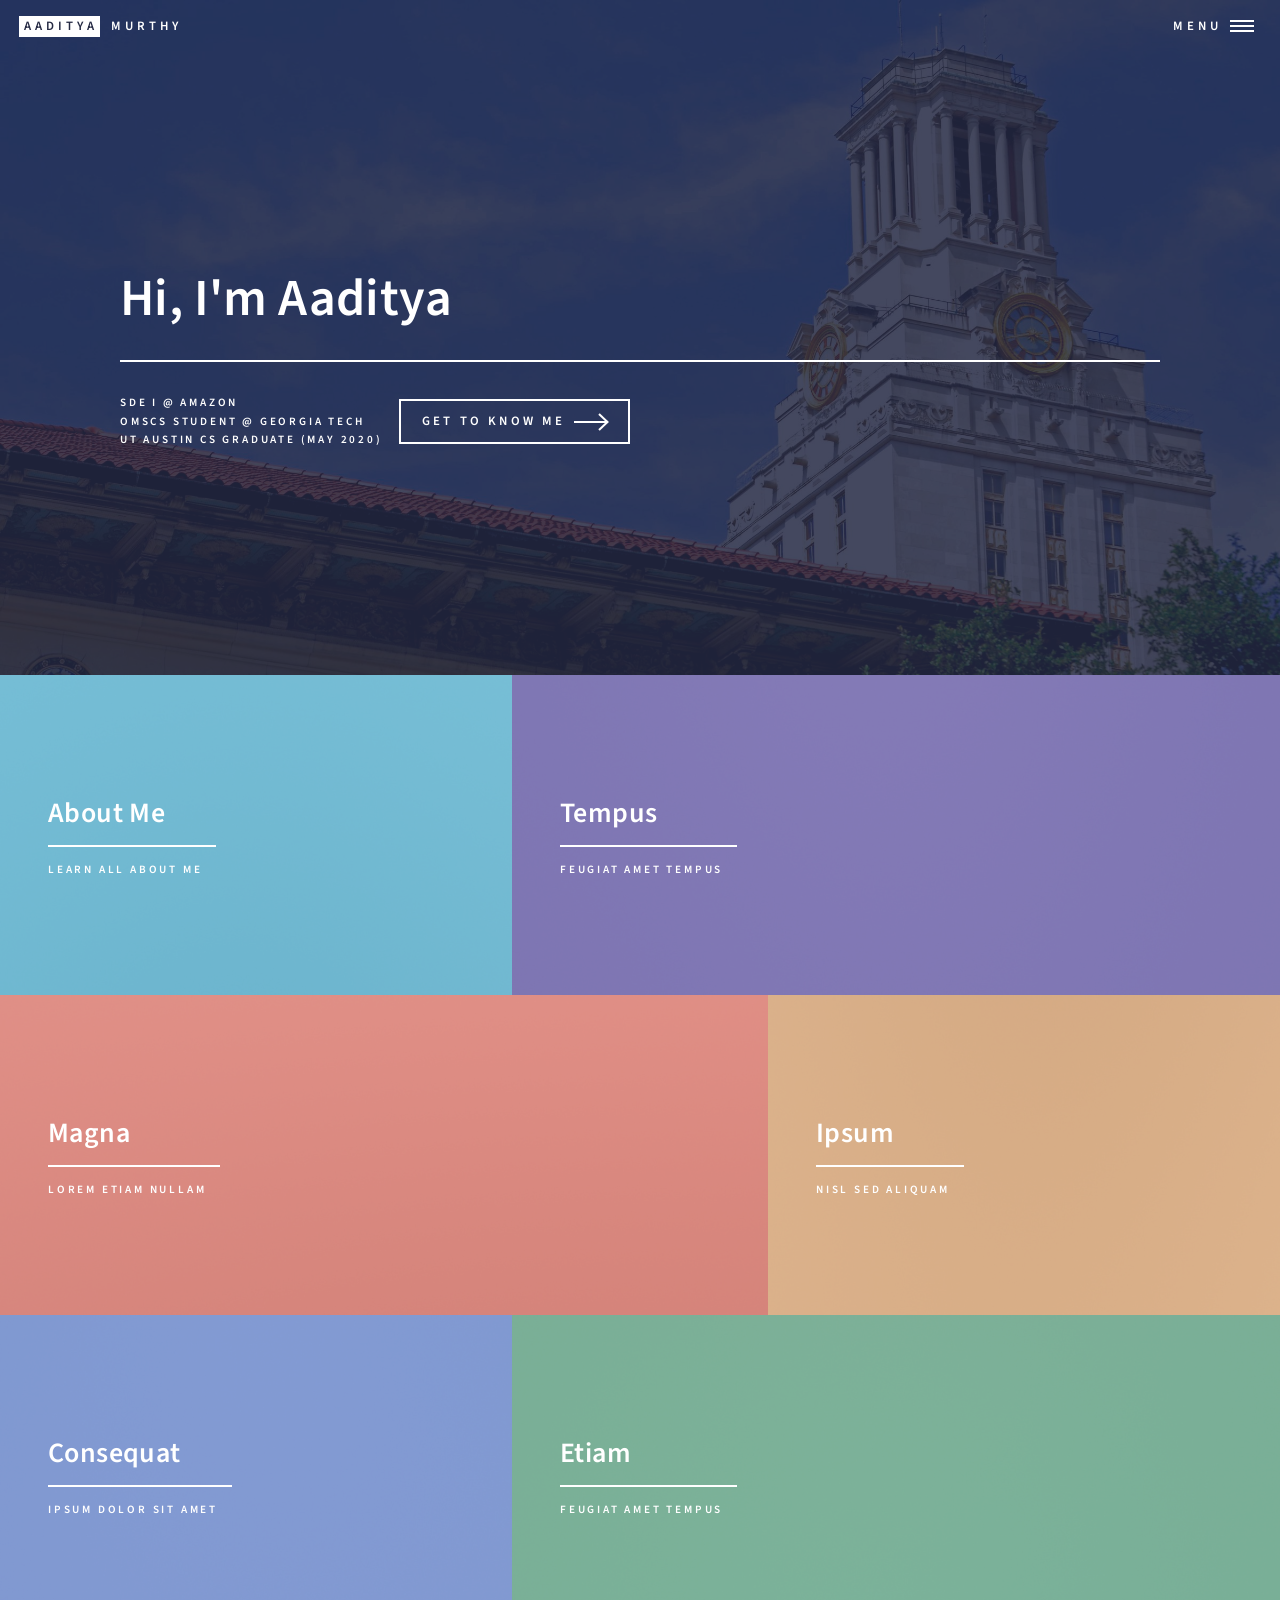
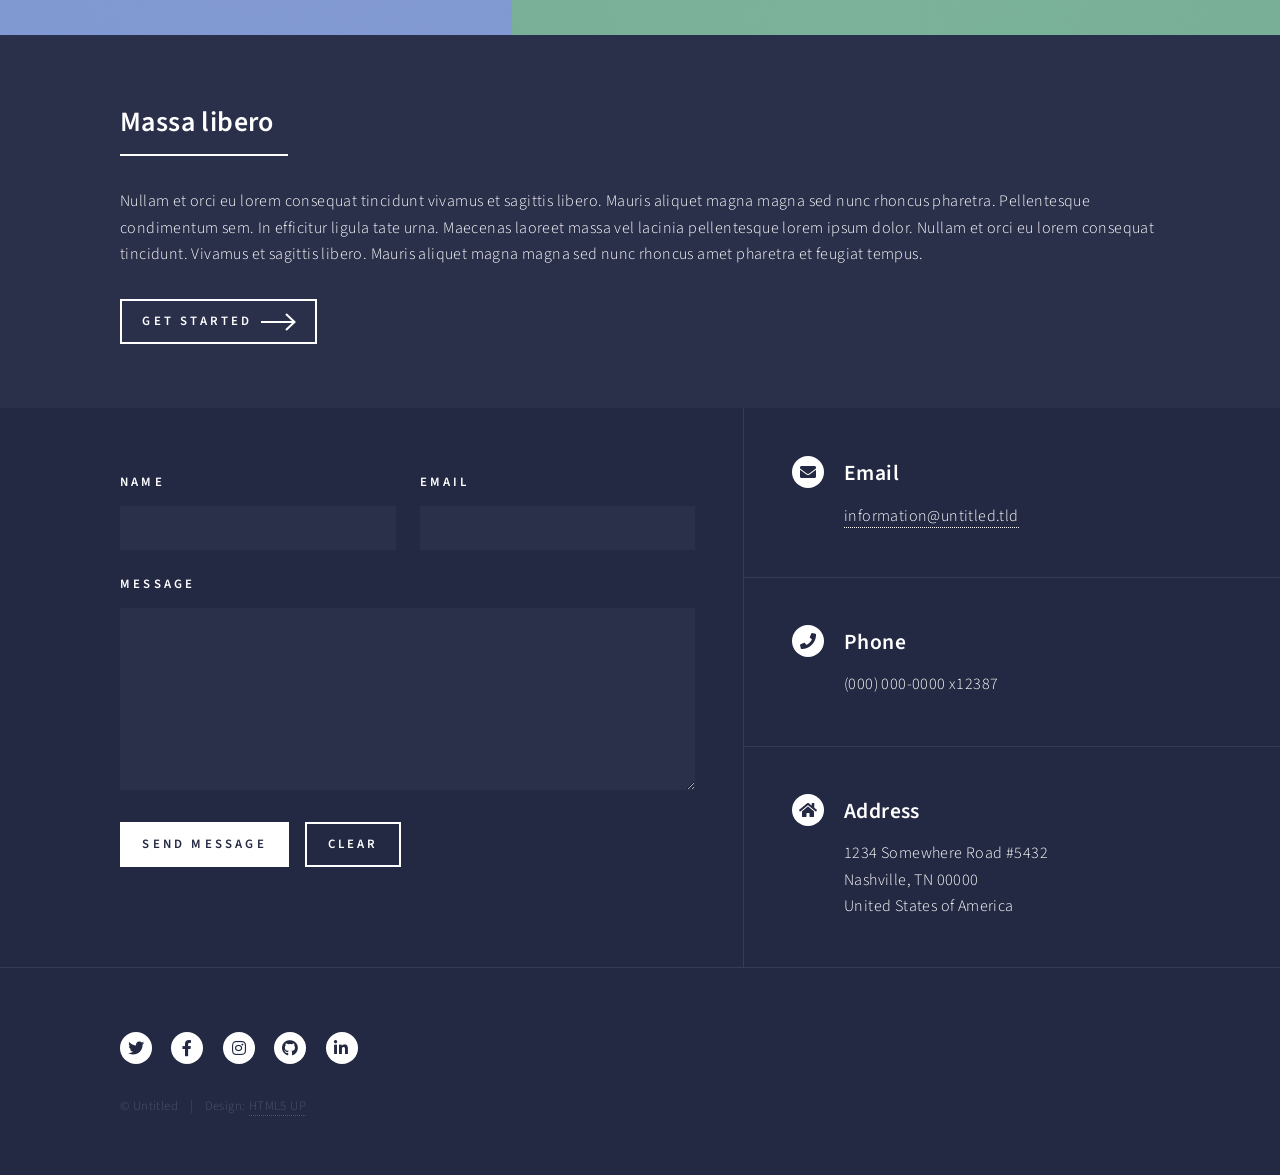
==== commit ad46b277: "added about page" ====
--- a/index.html
+++ b/index.html
@@ -29,7 +29,7 @@
 					<nav id="menu">
 						<ul class="links">
 							<li><a href="index.html">Home</a></li>
-							<li><a href="landing.html">Landing</a></li>
+							<li><a href="about.html">Landing</a></li>
 							<li><a href="generic.html">Generic</a></li>
 							<li><a href="elements.html">Elements</a></li>
 						</ul>
@@ -66,8 +66,8 @@
 										<img src="images/pic01.jpg" alt="" />
 									</span>
 									<header class="major">
-										<h3><a href="landing.html" class="link">Aliquam</a></h3>
-										<p>Ipsum dolor sit amet</p>
+										<h3><a href="about.html" class="link">About Me</a></h3>
+										<p>Learn All About Me</p>
 									</header>
 								</article>
 								<article>
@@ -125,7 +125,7 @@
 									</header>
 									<p>Nullam et orci eu lorem consequat tincidunt vivamus et sagittis libero. Mauris aliquet magna magna sed nunc rhoncus pharetra. Pellentesque condimentum sem. In efficitur ligula tate urna. Maecenas laoreet massa vel lacinia pellentesque lorem ipsum dolor. Nullam et orci eu lorem consequat tincidunt. Vivamus et sagittis libero. Mauris aliquet magna magna sed nunc rhoncus amet pharetra et feugiat tempus.</p>
 									<ul class="actions">
-										<li><a href="landing.html" class="button next">Get Started</a></li>
+										<li><a href="about.html" class="button next">Get Started</a></li>
 									</ul>
 								</div>
 							</section>
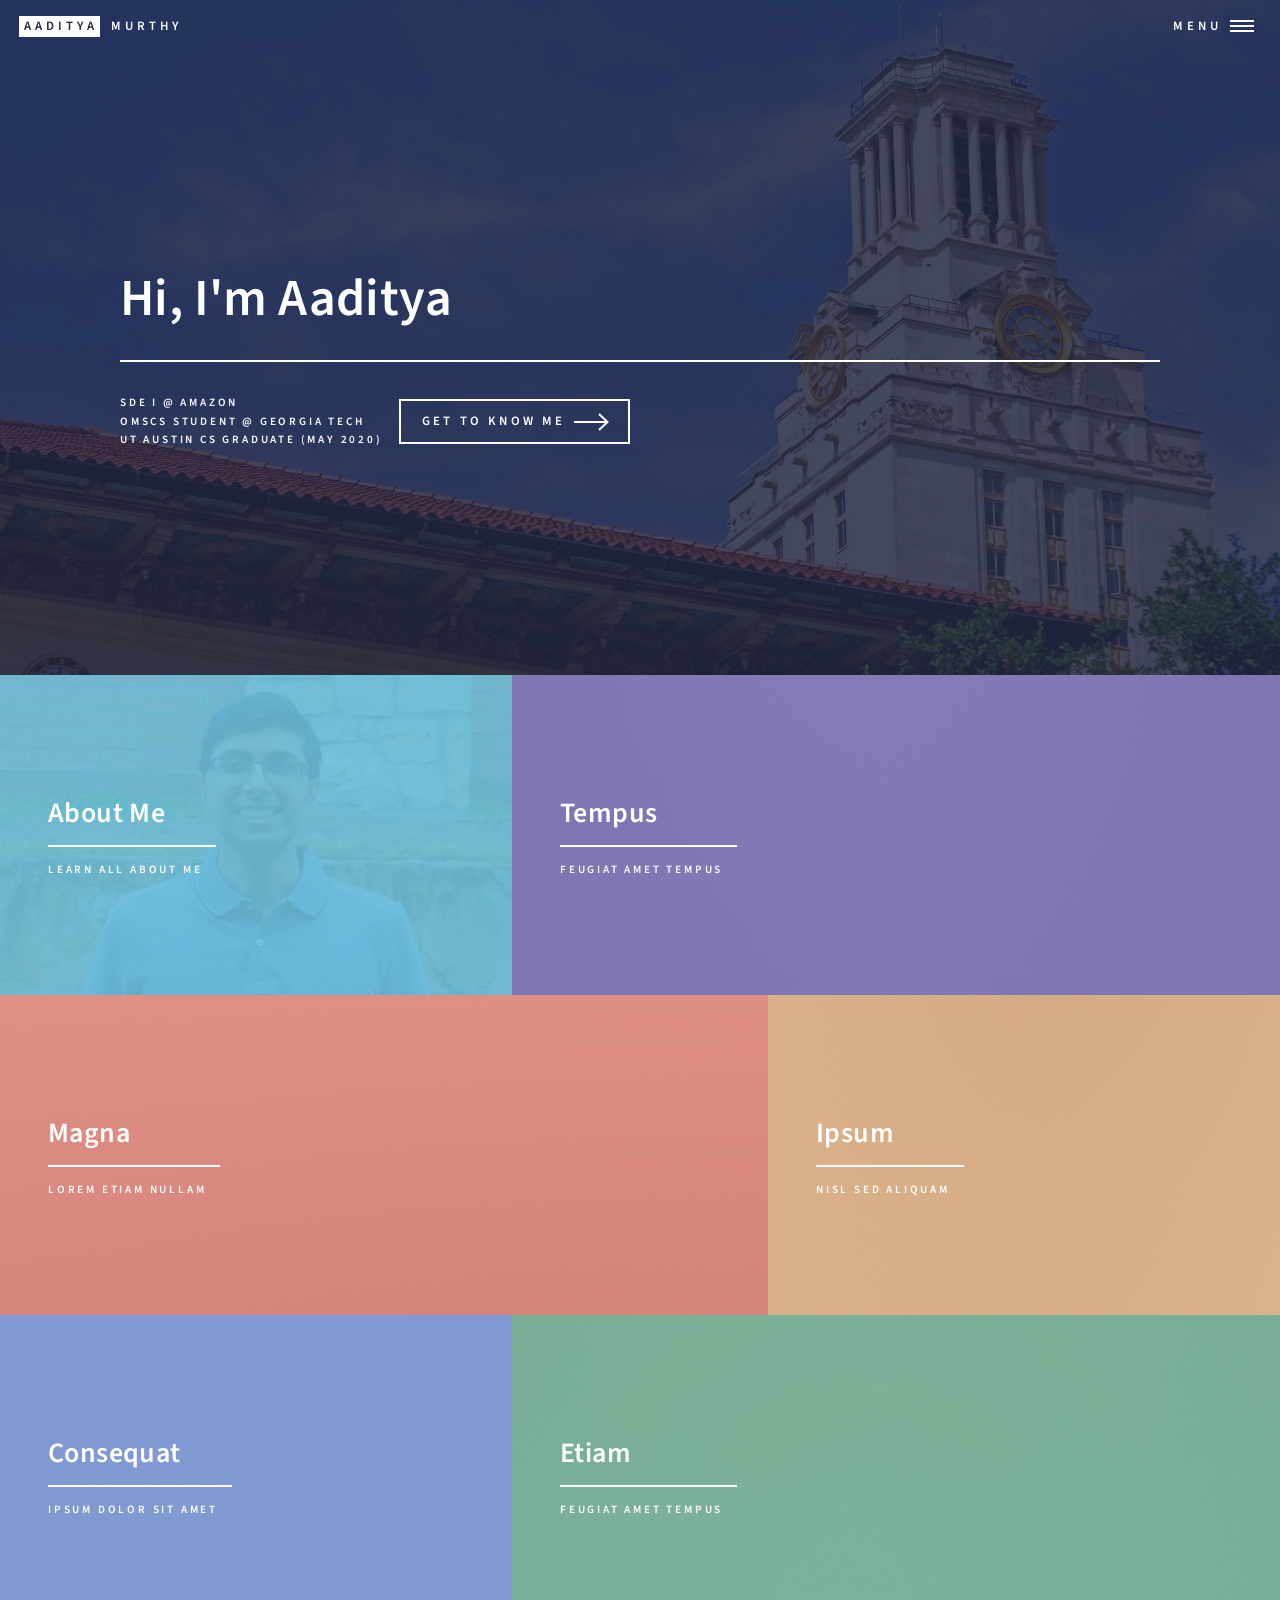
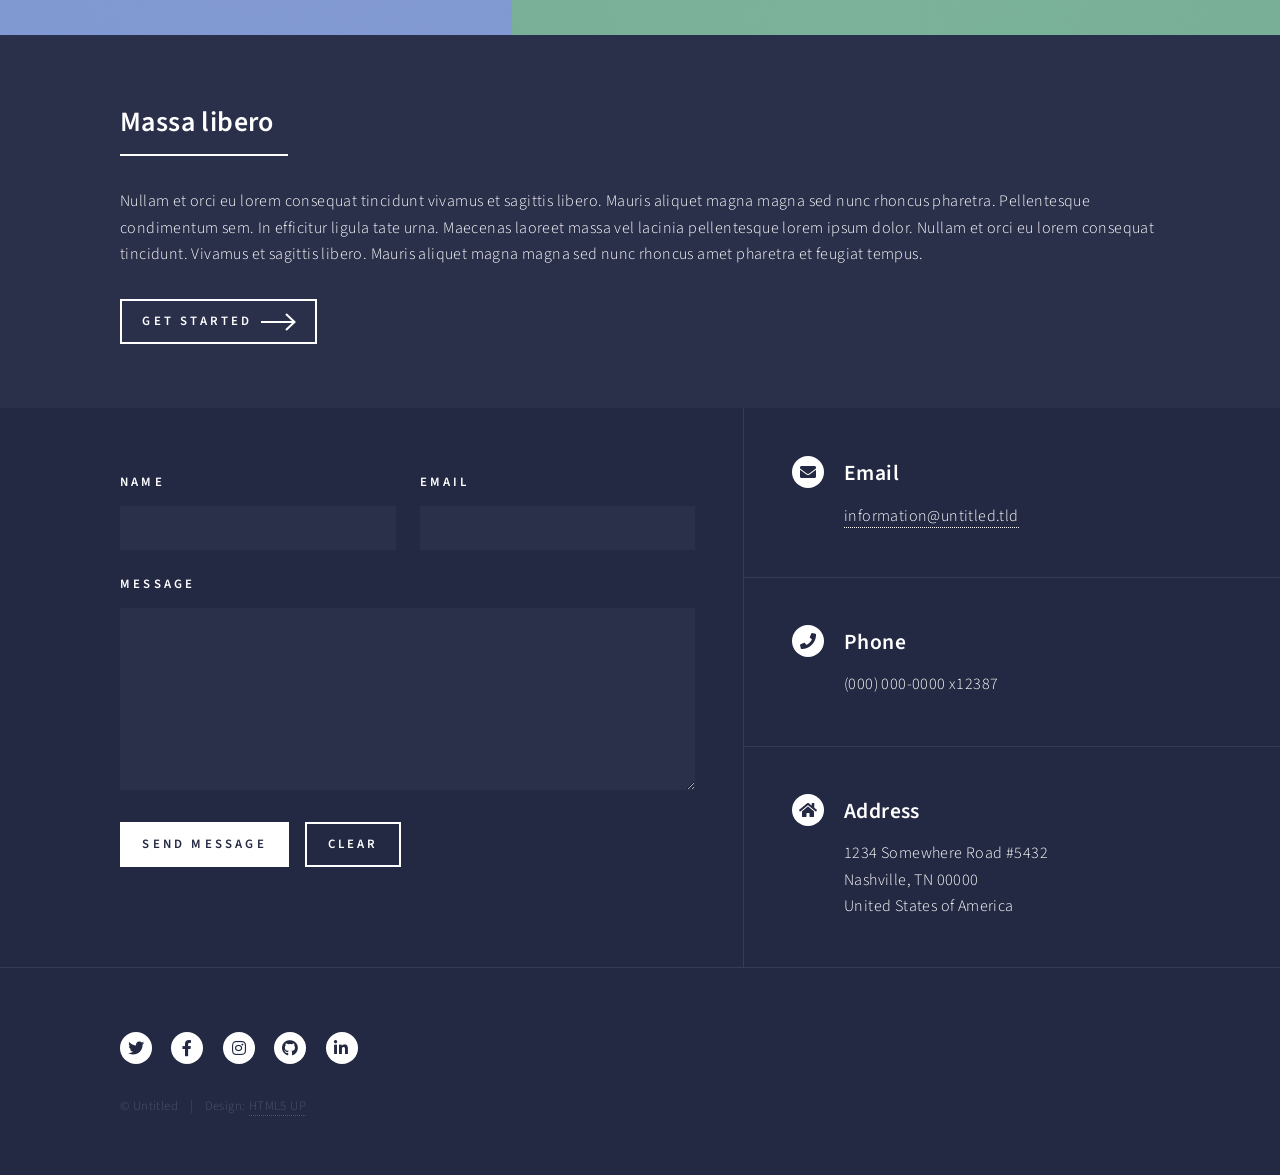
==== commit d50c051d: "added about me page" ====
--- a/index.html
+++ b/index.html
@@ -29,7 +29,7 @@
 					<nav id="menu">
 						<ul class="links">
 							<li><a href="index.html">Home</a></li>
-							<li><a href="about.html">Landing</a></li>
+							<li><a href="about.html">About Me</a></li>
 							<li><a href="generic.html">Generic</a></li>
 							<li><a href="elements.html">Elements</a></li>
 						</ul>
@@ -63,7 +63,7 @@
 							<section id="one" class="tiles">
 								<article>
 									<span class="image">
-										<img src="images/pic01.jpg" alt="" />
+										<img src="images/aadi.jpg" alt="" />
 									</span>
 									<header class="major">
 										<h3><a href="about.html" class="link">About Me</a></h3>
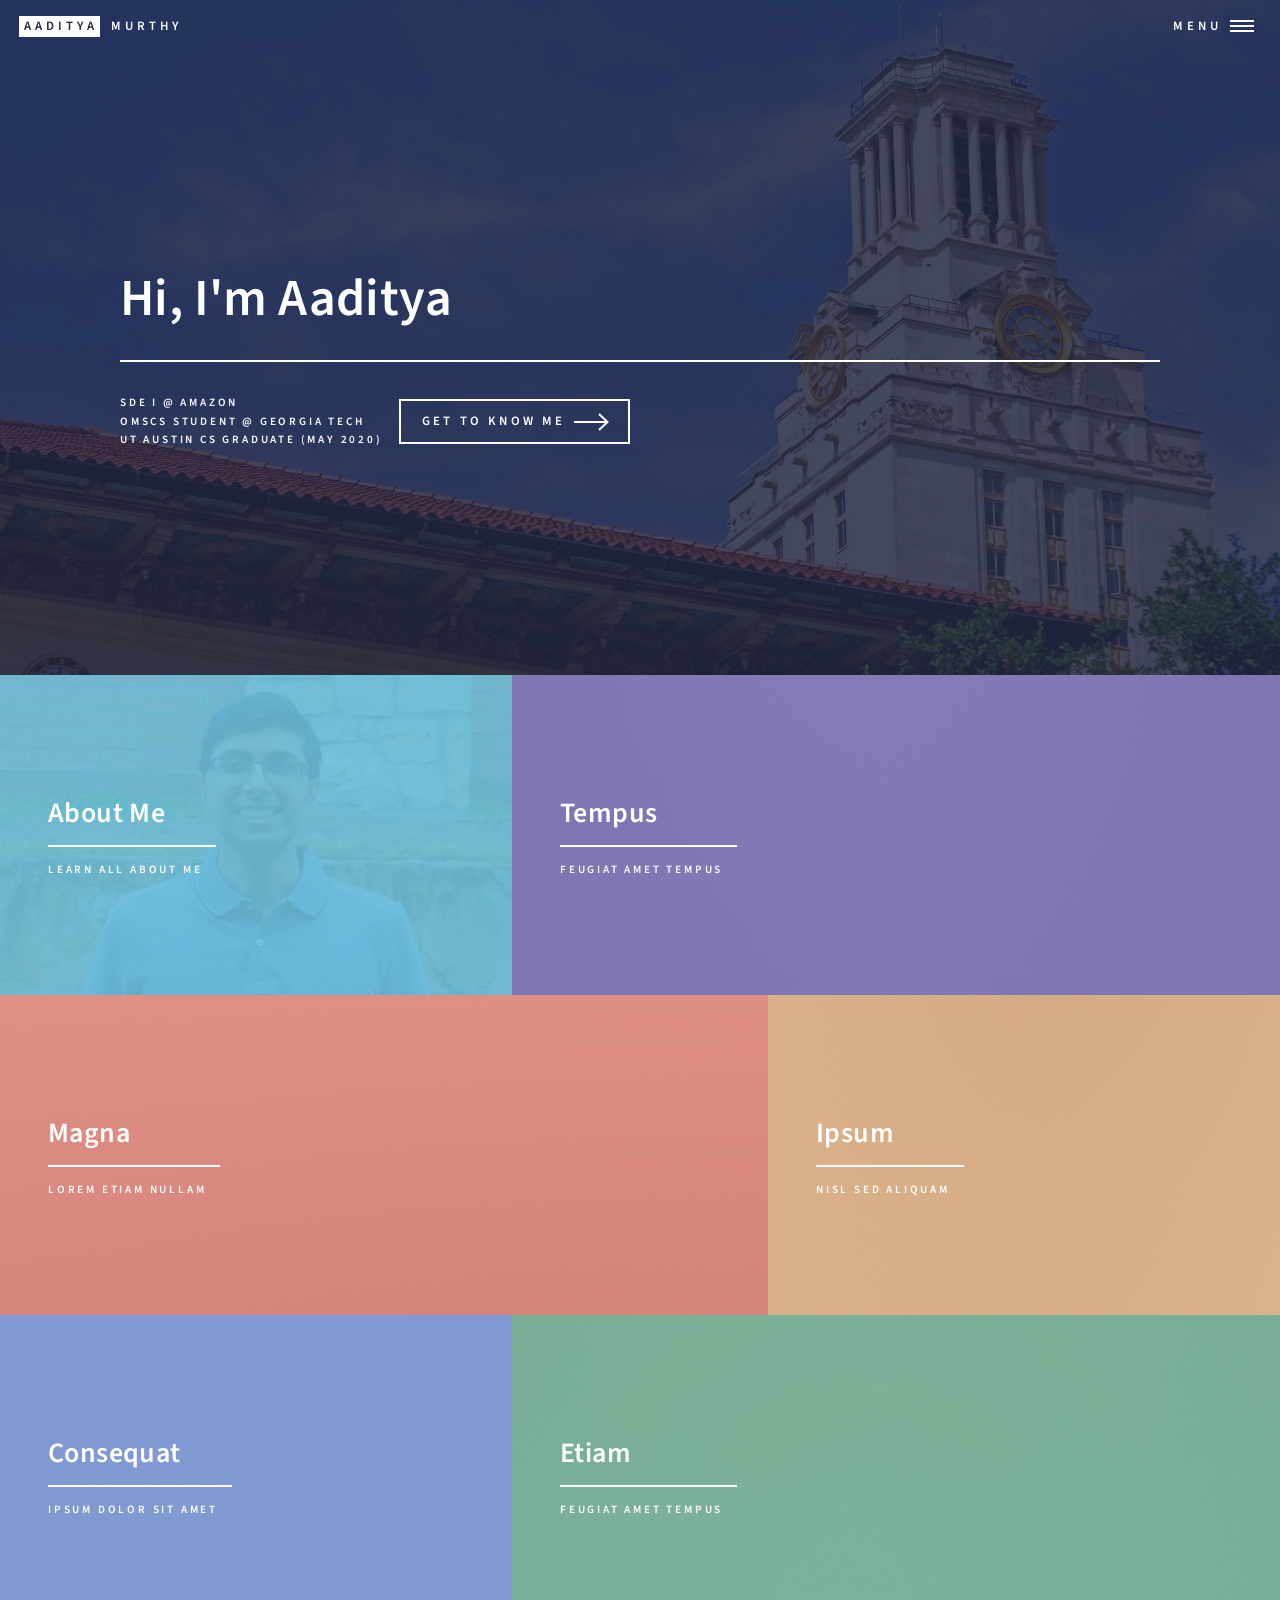
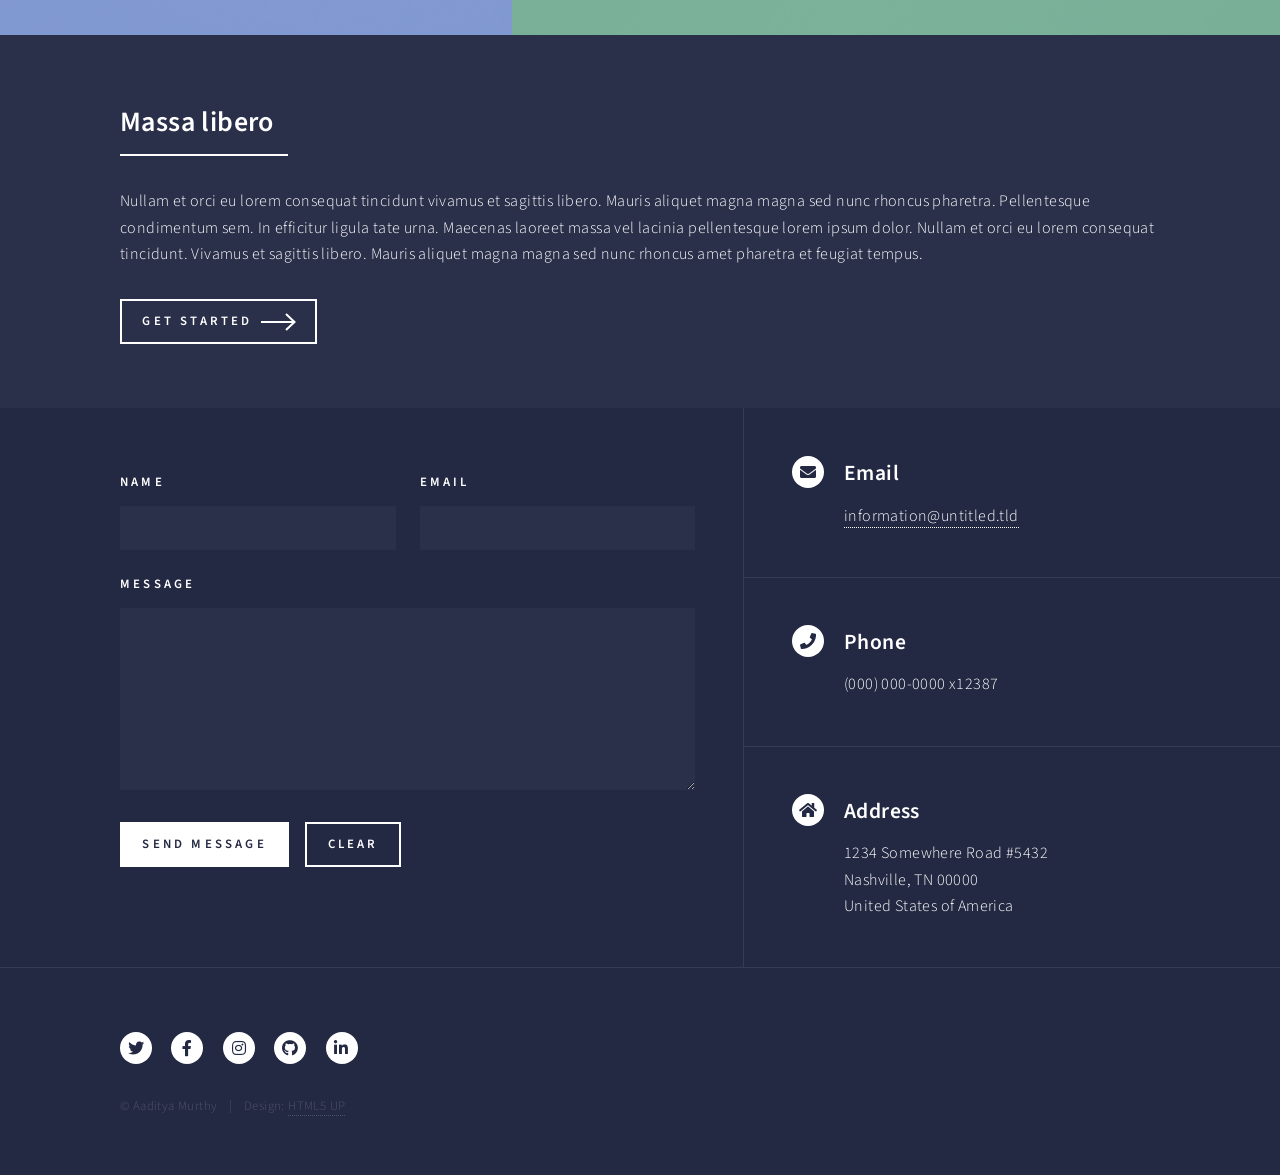
==== commit 0d5b8d9b: "added copyright" ====
--- a/index.html
+++ b/index.html
@@ -196,7 +196,7 @@
 								<li><a href="#" class="icon brands alt fa-linkedin-in"><span class="label">LinkedIn</span></a></li>
 							</ul>
 							<ul class="copyright">
-								<li>&copy; Untitled</li><li>Design: <a href="https://html5up.net">HTML5 UP</a></li>
+								<li>&copy; Aaditya Murthy</li><li>Design: <a href="https://html5up.net">HTML5 UP</a></li>
 							</ul>
 						</div>
 					</footer>
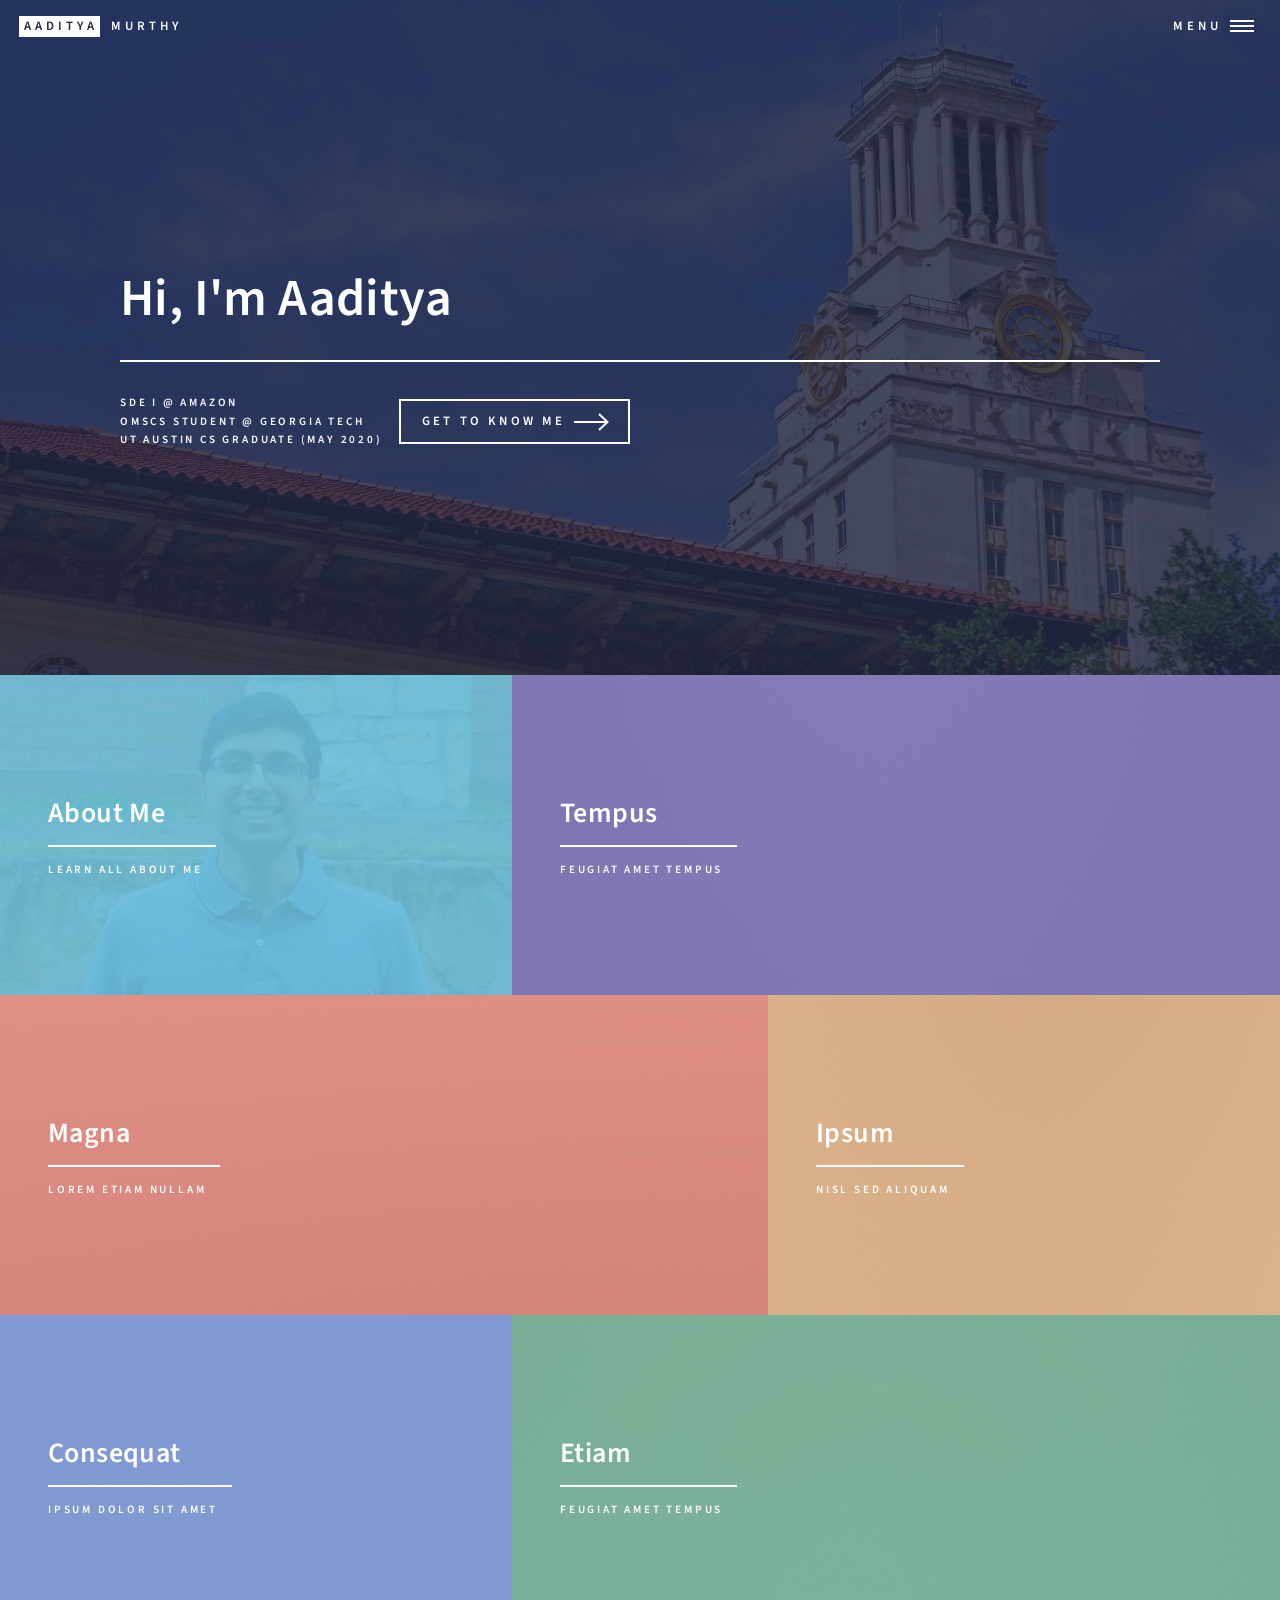
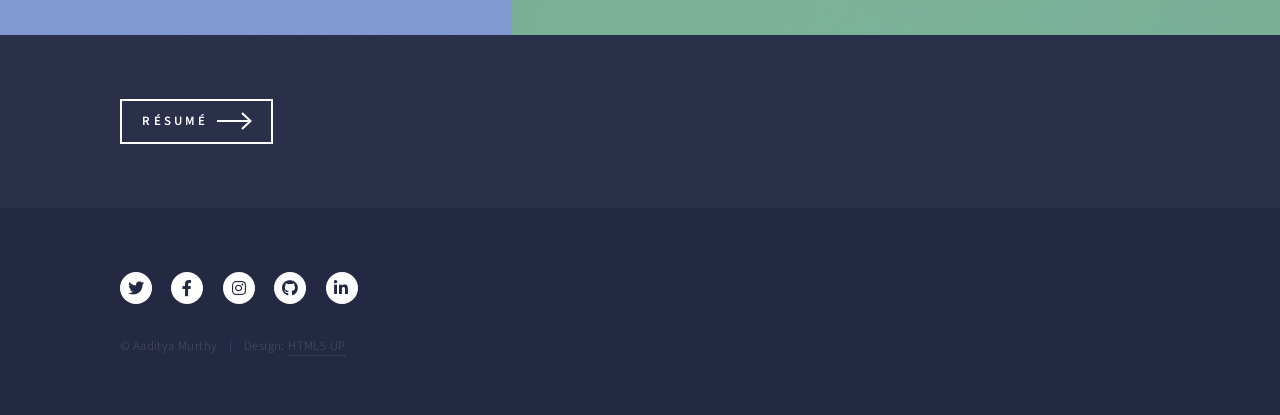
==== commit 1347b308: "added Resume and removed irrelevant contact info" ====
--- a/index.html
+++ b/index.html
@@ -121,79 +121,23 @@
 							<section id="two">
 								<div class="inner">
 									<header class="major">
-										<h2>Massa libero</h2>
-									</header>
-									<p>Nullam et orci eu lorem consequat tincidunt vivamus et sagittis libero. Mauris aliquet magna magna sed nunc rhoncus pharetra. Pellentesque condimentum sem. In efficitur ligula tate urna. Maecenas laoreet massa vel lacinia pellentesque lorem ipsum dolor. Nullam et orci eu lorem consequat tincidunt. Vivamus et sagittis libero. Mauris aliquet magna magna sed nunc rhoncus amet pharetra et feugiat tempus.</p>
 									<ul class="actions">
-										<li><a href="about.html" class="button next">Get Started</a></li>
+										<li><a href="about.html" class="button next">Résumé</a></li>
 									</ul>
 								</div>
 							</section>
 
 					</div>
 
-				<!-- Contact -->
-					<section id="contact">
-						<div class="inner">
-							<section>
-								<form method="post" action="#">
-									<div class="fields">
-										<div class="field half">
-											<label for="name">Name</label>
-											<input type="text" name="name" id="name" />
-										</div>
-										<div class="field half">
-											<label for="email">Email</label>
-											<input type="text" name="email" id="email" />
-										</div>
-										<div class="field">
-											<label for="message">Message</label>
-											<textarea name="message" id="message" rows="6"></textarea>
-										</div>
-									</div>
-									<ul class="actions">
-										<li><input type="submit" value="Send Message" class="primary" /></li>
-										<li><input type="reset" value="Clear" /></li>
-									</ul>
-								</form>
-							</section>
-							<section class="split">
-								<section>
-									<div class="contact-method">
-										<span class="icon solid alt fa-envelope"></span>
-										<h3>Email</h3>
-										<a href="#">information@untitled.tld</a>
-									</div>
-								</section>
-								<section>
-									<div class="contact-method">
-										<span class="icon solid alt fa-phone"></span>
-										<h3>Phone</h3>
-										<span>(000) 000-0000 x12387</span>
-									</div>
-								</section>
-								<section>
-									<div class="contact-method">
-										<span class="icon solid alt fa-home"></span>
-										<h3>Address</h3>
-										<span>1234 Somewhere Road #5432<br />
-										Nashville, TN 00000<br />
-										United States of America</span>
-									</div>
-								</section>
-							</section>
-						</div>
-					</section>
-
 				<!-- Footer -->
 					<footer id="footer">
 						<div class="inner">
 							<ul class="icons">
-								<li><a href="#" class="icon brands alt fa-twitter"><span class="label">Twitter</span></a></li>
-								<li><a href="#" class="icon brands alt fa-facebook-f"><span class="label">Facebook</span></a></li>
-								<li><a href="#" class="icon brands alt fa-instagram"><span class="label">Instagram</span></a></li>
-								<li><a href="#" class="icon brands alt fa-github"><span class="label">GitHub</span></a></li>
-								<li><a href="#" class="icon brands alt fa-linkedin-in"><span class="label">LinkedIn</span></a></li>
+								<li><a href="https://twitter.com/aaditya_murthy" class="icon brands alt fa-twitter"><span class="label">Twitter</span></a></li>
+								<li><a href="https://www.facebook.com/aaditya.murthy.9" class="icon brands alt fa-facebook-f"><span class="label">Facebook</span></a></li>
+								<li><a href="https://www.instagram.com/aadityam9/" class="icon brands alt fa-instagram"><span class="label">Instagram</span></a></li>
+								<li><a href="https://github.com/aadi123" class="icon brands alt fa-github"><span class="label">GitHub</span></a></li>
+								<li><a href="https://www.linkedin.com/in/aaditya-murthy-2a299265/" class="icon brands alt fa-linkedin-in"><span class="label">LinkedIn</span></a></li>
 							</ul>
 							<ul class="copyright">
 								<li>&copy; Aaditya Murthy</li><li>Design: <a href="https://html5up.net">HTML5 UP</a></li>
